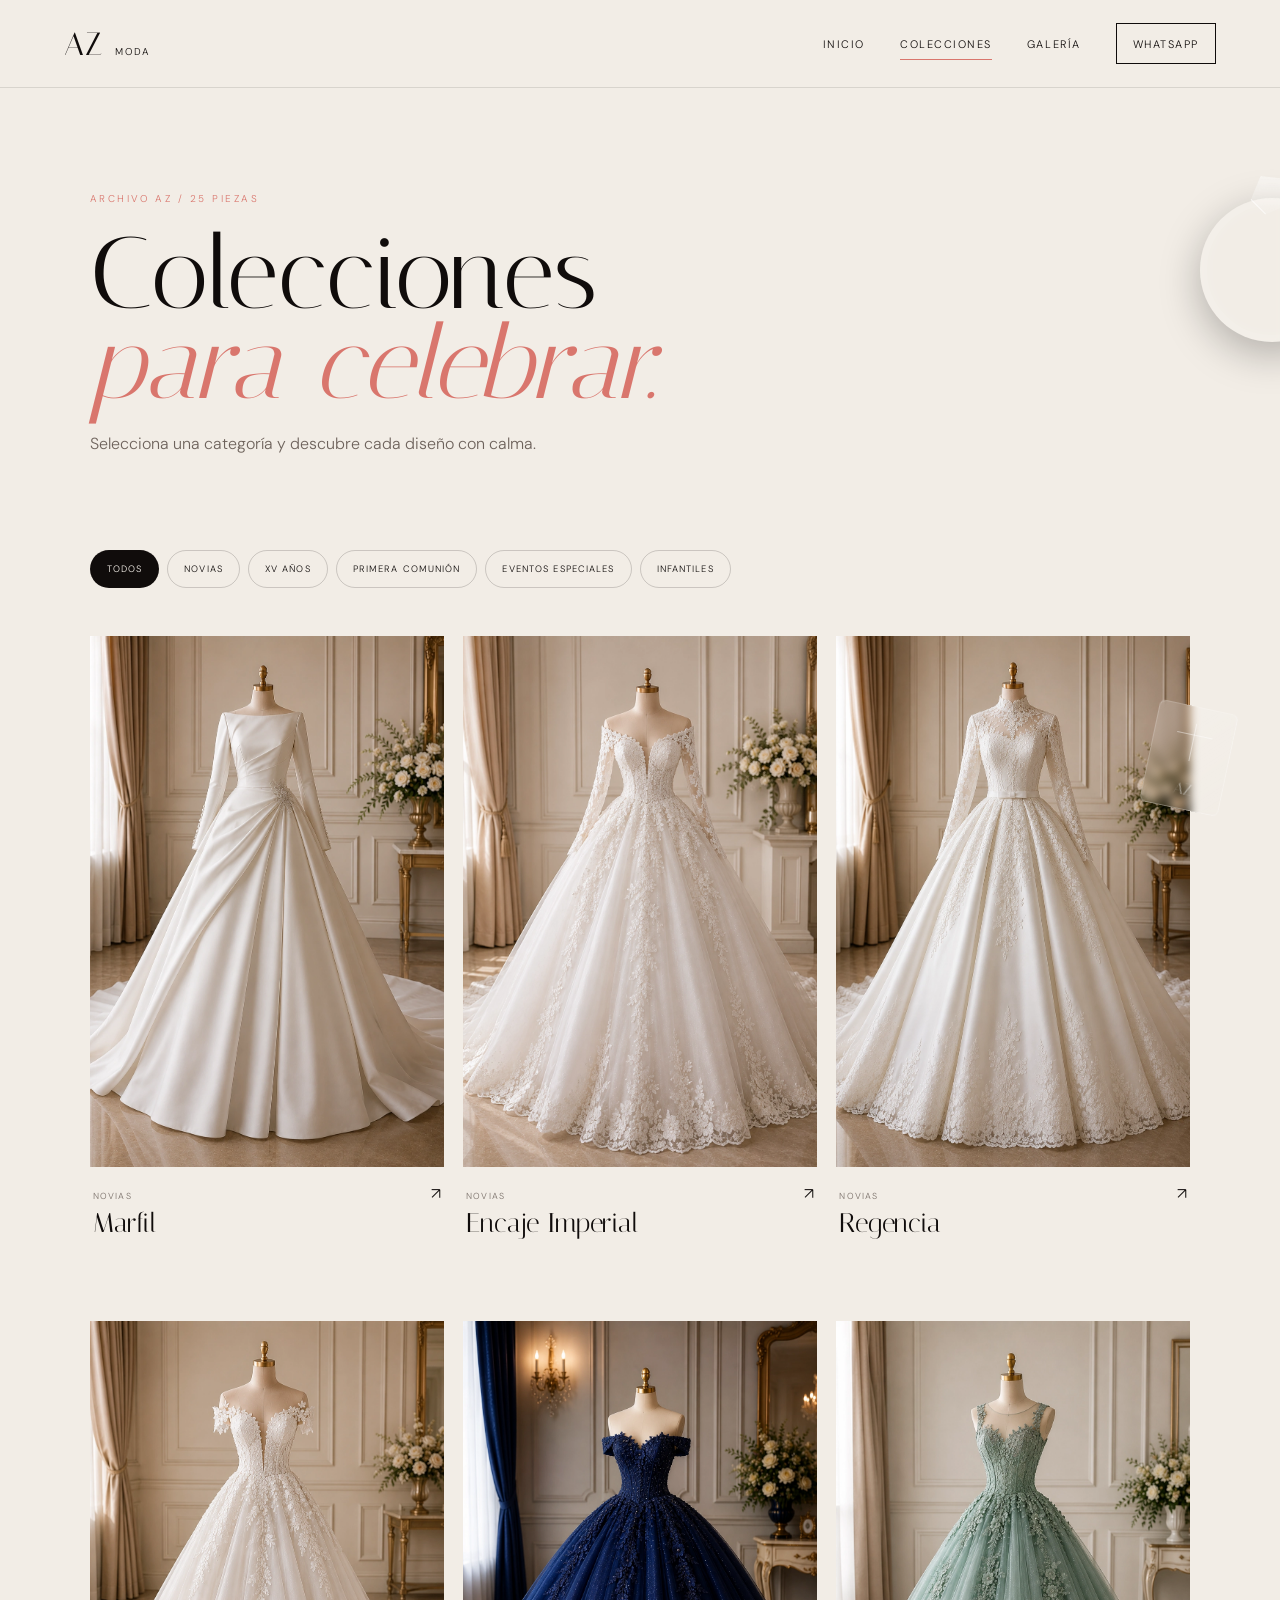
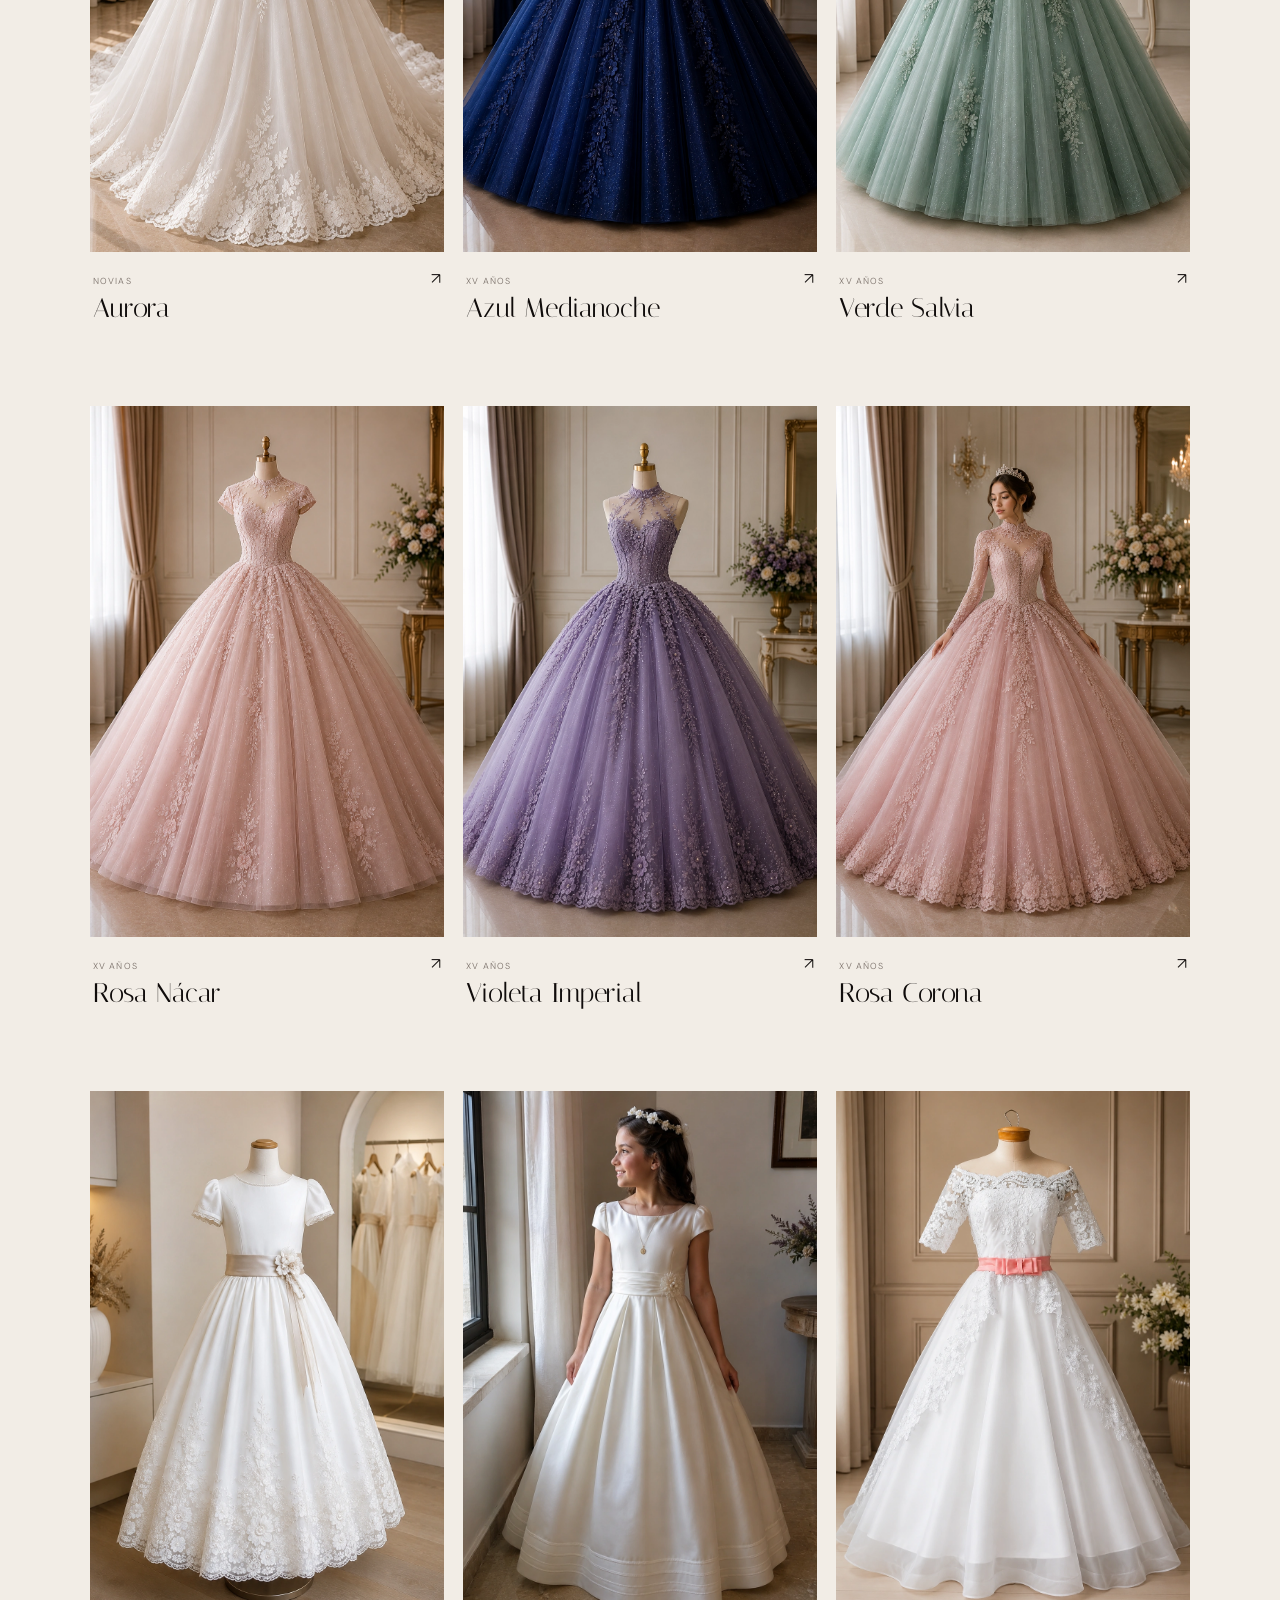
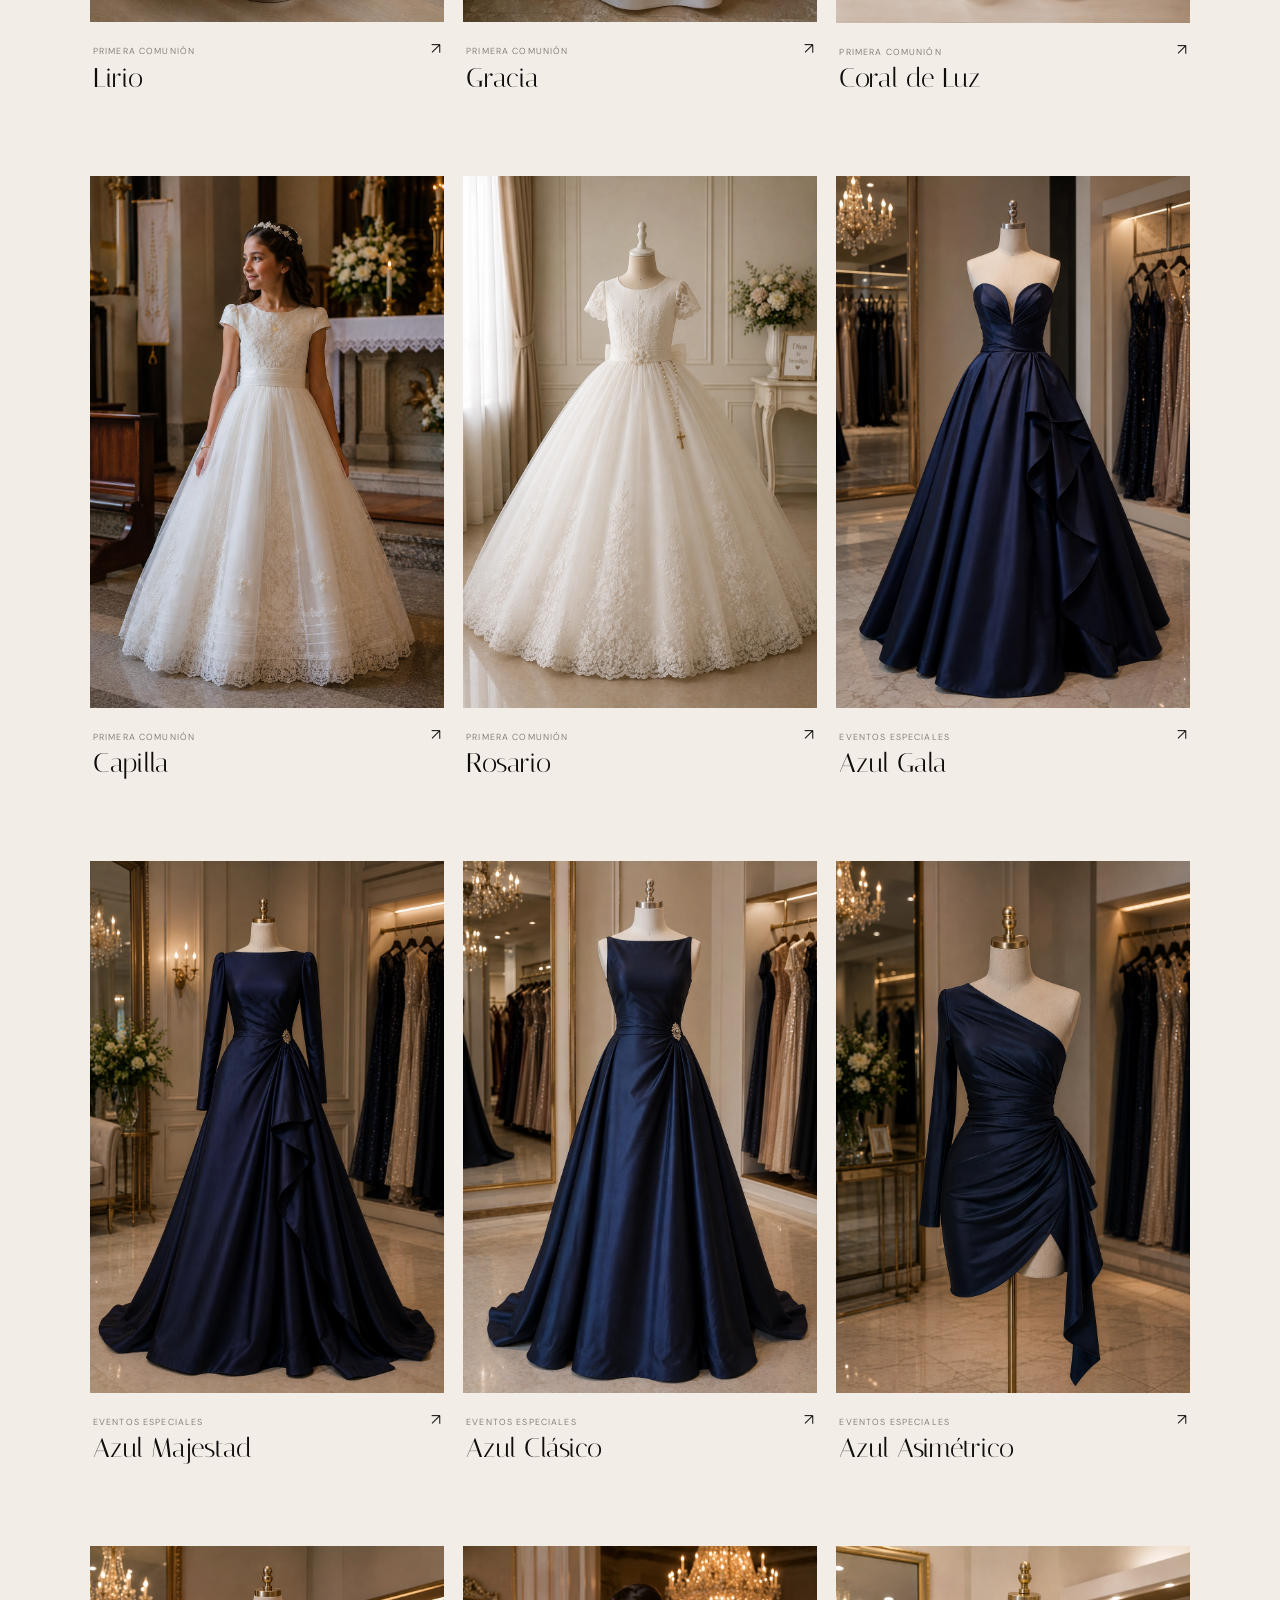
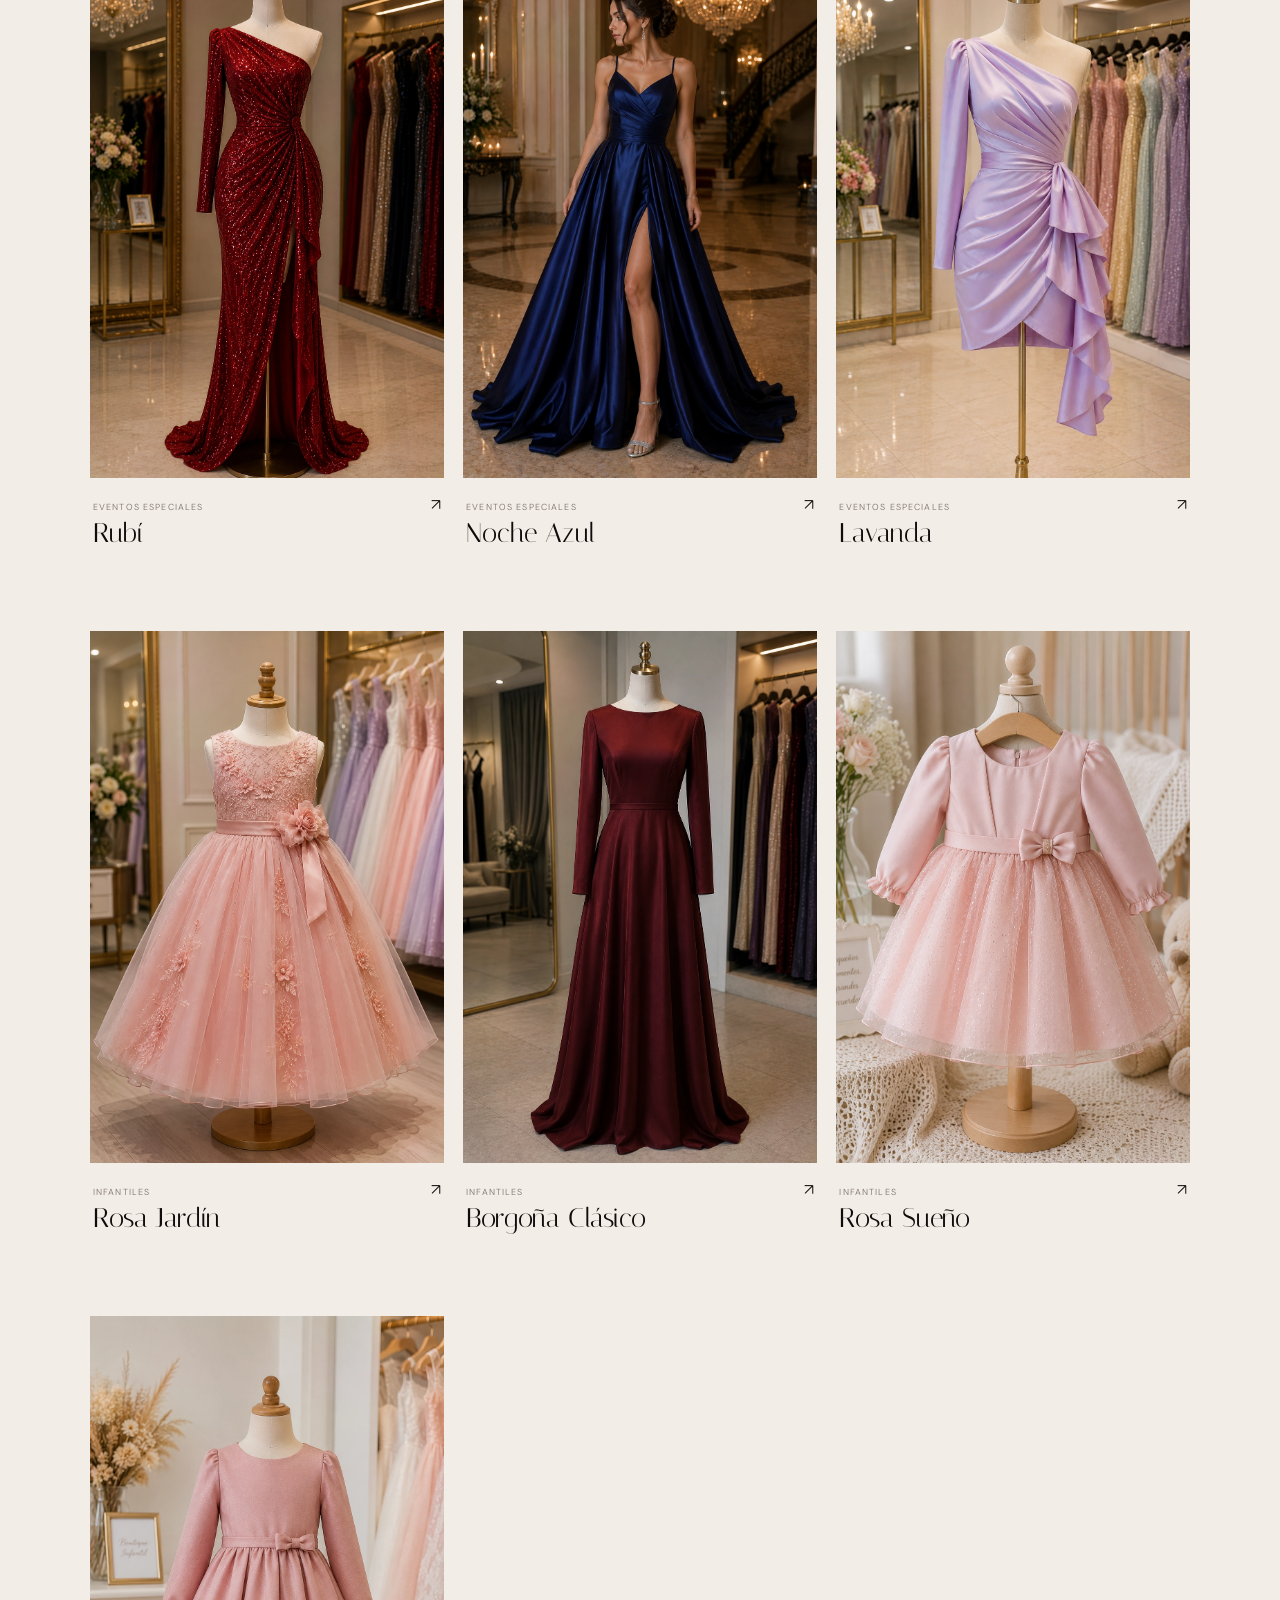
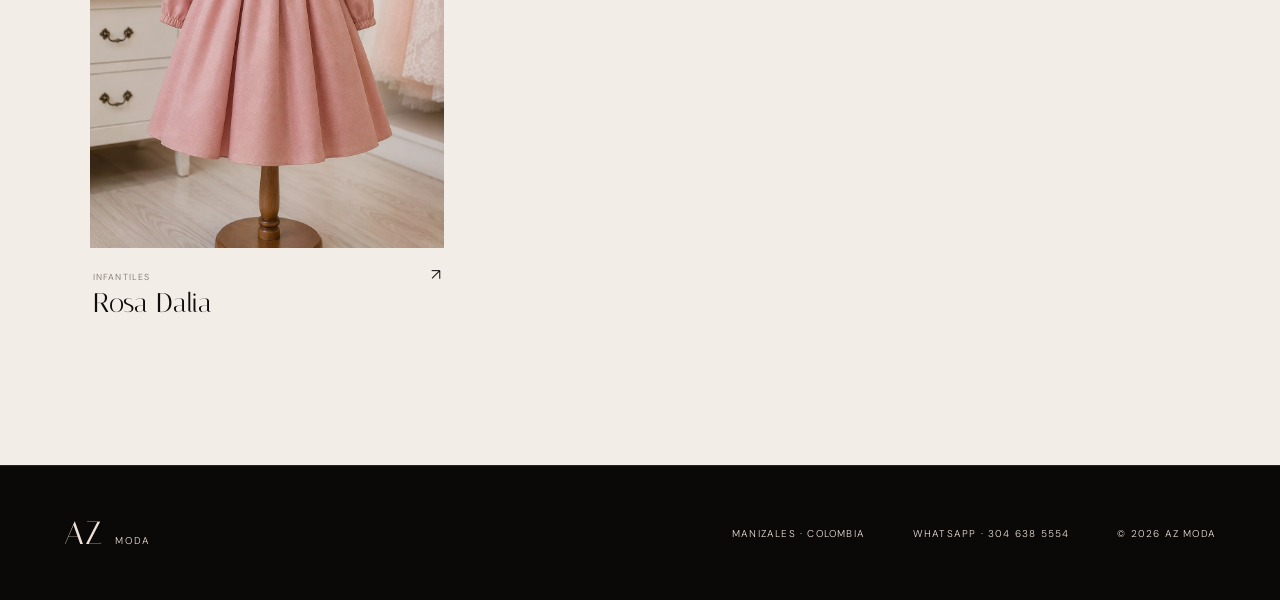
==== colecciones.html @ 32586526 "Rediseñar portada y separar colecciones y galería" ====
<!doctype html><html lang="es"><head><meta charset="UTF-8"><meta name="viewport" content="width=device-width,initial-scale=1"><meta name="theme-color" content="#f2ede6"><meta name="description" content="Colecciones de vestidos AZ Moda para novias, XV años, Primera Comunión, eventos e infantiles."><link rel="icon" href="favicon.svg" type="image/svg+xml"><link rel="preconnect" href="https://fonts.googleapis.com"><link rel="preconnect" href="https://fonts.gstatic.com" crossorigin><link href="https://fonts.googleapis.com/css2?family=DM+Sans:wght@300;400;500&family=Italiana&display=swap" rel="stylesheet"><link rel="stylesheet" href="site.css"><title>Colecciones — AZ Moda</title></head><body data-page="colecciones"><a class="skip-link" href="#contenido">Ir al contenido</a><div class="ceremony-objects" aria-hidden="true"><i class="ring ring-a"></i><i class="bible"><span>AZ</span></i></div><header class="topbar light"><a class="brand" href="index.html">AZ <span>Moda</span></a><button class="nav-toggle" aria-expanded="false" aria-controls="nav">Menú</button><nav id="nav"><a href="index.html">Inicio</a><a class="active" href="colecciones.html">Colecciones</a><a href="galeria.html">Galería</a><a class="nav-contact" href="https://wa.me/573046385554?text=Hola%2C%20quiero%20m%C3%A1s%20informaci%C3%B3n%20sobre%20los%20vestidos%20de%20AZ%20Moda." target="_blank" rel="noopener">WhatsApp</a></nav></header><main id="contenido"><section class="page-head"><p class="kicker">Archivo AZ / 25 piezas</p><h1>Colecciones<br><em>para celebrar.</em></h1><p>Selecciona una categoría y descubre cada diseño con calma.</p></section><section class="catalog-section"><div class="filters" role="group" aria-label="Filtrar colección"><button class="is-active" data-filter="all">Todos</button><button data-filter="novias">Novias</button><button data-filter="quince">XV años</button><button data-filter="ceremonia">Primera Comunión</button><button data-filter="ocasion">Eventos especiales</button><button data-filter="infantiles">Infantiles</button></div><div class="catalog-grid" id="catalog"></div></section></main><footer><a class="brand" href="index.html">AZ <span>Moda</span></a><p>Manizales · Colombia</p><a href="https://wa.me/573046385554?text=Hola%2C%20quiero%20m%C3%A1s%20informaci%C3%B3n%20sobre%20los%20vestidos%20de%20AZ%20Moda." target="_blank" rel="noopener">WhatsApp · 304 638 5554</a><small>© <span id="year"></span> AZ Moda</small></footer><dialog class="viewer"><button class="viewer-close" aria-label="Cerrar">Cerrar ×</button><div class="viewer-media"><img alt=""></div><div class="viewer-info"><span class="viewer-count"></span><p class="kicker">Archivo AZ</p><h2></h2><p class="viewer-description"></p><ul class="viewer-details"></ul><div><button class="viewer-prev">← Anterior</button><button class="viewer-next">Siguiente →</button></div></div></dialog><script src="main.js"></script></body></html>
---- site.css ----
:root{--ink:#100c0b;--paper:#f2ede6;--ivory:#fffaf3;--coral:#d9766d;--gold:#b98c52;--serif:'Italiana',serif;--sans:'DM Sans',sans-serif}*{box-sizing:border-box}html{scroll-behavior:smooth}body{margin:0;background:var(--ink);color:var(--ivory);font-family:var(--sans);font-weight:300}body[data-page=colecciones]{background:var(--paper);color:var(--ink)}img{display:block;width:100%;height:100%;object-fit:cover}a{color:inherit;text-decoration:none}button{font:inherit}.skip-link{position:fixed;left:1rem;top:-5rem;z-index:999;padding:.8rem;background:#fff;color:#000}.skip-link:focus{top:1rem}.topbar{position:absolute;z-index:50;top:0;left:0;width:100%;height:88px;padding:0 5vw;display:flex;align-items:center;justify-content:space-between;border-bottom:1px solid #ffffff25}.topbar.light{color:var(--ink);border-color:#211b171e}.brand{font:2rem var(--serif);letter-spacing:.04em}.brand span{font:300 .62rem var(--sans);letter-spacing:.22em;text-transform:uppercase}.topbar nav{display:flex;align-items:center;gap:2.2rem}.topbar nav a{position:relative;font-size:.68rem;letter-spacing:.14em;text-transform:uppercase}.topbar nav a:after{content:"";position:absolute;left:0;bottom:-.6rem;width:0;height:1px;background:var(--coral);transition:.35s}.topbar nav a:hover:after,.topbar nav a.active:after{width:100%}.topbar .nav-contact{border:1px solid currentColor;padding:.8rem 1rem}.nav-toggle{display:none;border:0;background:none;color:inherit;text-transform:uppercase;letter-spacing:.15em}.section{padding:8rem 7vw}.kicker,.eyebrow{text-transform:uppercase;letter-spacing:.25em;font-size:.62rem;color:var(--coral)}h1,h2,h3,p{margin-top:0}h1,h2{font-family:var(--serif);font-weight:400}em{font-weight:400;color:var(--coral)}.home-hero{position:relative;min-height:100svh;overflow:hidden}.home-hero>img{position:absolute;inset:0}.hero-shade{position:absolute;inset:0;background:linear-gradient(90deg,#120c0bd9 0%,#120c0ba8 30%,#120c0b15 60%),linear-gradient(0deg,#100c0b 0%,transparent 35%)}.hero-content{position:relative;z-index:2;width:min(700px,86vw);padding:24vh 0 8rem 7vw}.hero-content h1{font-size:clamp(3.6rem,7.7vw,8.5rem);line-height:.84;margin:1.4rem 0 2rem}.hero-content>p:not(.eyebrow){max-width:440px;line-height:1.8;color:#eee2d8}.hero-actions{display:flex;gap:2rem;align-items:center;margin-top:2.5rem}.button{display:inline-flex;align-items:center;gap:2rem;padding:1rem 1.3rem;text-transform:uppercase;letter-spacing:.16em;font-size:.62rem;border:1px solid}.button-light{background:#fff;color:#16100e}.button-coral{background:var(--coral);border-color:var(--coral);color:#fff}.text-link,.line-link{font-size:.7rem;letter-spacing:.13em;text-transform:uppercase}.scroll-note{position:absolute;z-index:2;bottom:2rem;right:5vw;font-size:.62rem;letter-spacing:.14em;text-transform:uppercase}.home-intro{display:grid;grid-template-columns:1.2fr .8fr;gap:10vw;background:var(--ink)}.home-intro h2,.category-menu h2,.craft h2,.contact-panel h2{font-size:clamp(3rem,6vw,7rem);line-height:.95}.intro-copy{padding-top:3rem;max-width:480px}.intro-copy p,.category-menu header>p,.craft-title>p,.contact-panel>p{line-height:1.8;color:#bcb1aa}.line-link{display:inline-block;margin-top:2rem;border-bottom:1px solid var(--coral);padding-bottom:.6rem}.category-menu{background:var(--paper);color:var(--ink)}.category-menu header{display:grid;grid-template-columns:1fr 1fr;align-items:end;gap:4rem}.category-menu header .kicker{grid-column:1/-1}.category-menu header>p{color:#6f655e}.category-grid{margin-top:5rem;border-top:1px solid #231c1826}.category-grid>a{display:grid;grid-template-columns:5rem 1fr auto;align-items:center;padding:1.7rem 1rem;border-bottom:1px solid #231c1826;transition:.45s cubic-bezier(.2,.7,.2,1)}.category-grid>a:hover{padding-left:2rem;background:#fff;transform:perspective(800px) rotateX(-2deg)}.category-grid span,.category-grid small{font-size:.58rem;letter-spacing:.18em;text-transform:uppercase;color:#786e67}.category-grid h3{font:400 clamp(1.8rem,3vw,3rem) var(--serif);margin:.2rem 0}.category-grid b{font-size:1.5rem;color:var(--coral)}.craft{background:#130f0e}.craft-title{display:grid;grid-template-columns:1fr .6fr;gap:6vw;align-items:end}.craft-steps{display:grid;grid-template-columns:repeat(3,1fr);margin-top:5rem;border-top:1px solid #ffffff26}.craft-steps article{padding:2.5rem 2rem 2rem 0;border-right:1px solid #ffffff26}.craft-steps span{color:var(--coral);font-size:.65rem}.craft-steps h3{font:2rem var(--serif);margin:2.2rem 0 1rem}.craft-steps p{color:#a99e98;line-height:1.7}.contact-panel{text-align:center;background:linear-gradient(135deg,#efe4d7,#d8c2ae);color:var(--ink)}.contact-panel>p{color:#655b54;max-width:530px;margin:0 auto 2rem}.contact-panel .button{margin-top:1rem}footer{display:grid;grid-template-columns:1fr auto auto auto;align-items:center;gap:3rem;padding:3rem 5vw;background:#0b0808;border-top:1px solid #ffffff1c;color:#eee2d8}footer p,footer a:not(.brand),footer small{margin:0;font-size:.62rem;letter-spacing:.12em;text-transform:uppercase}.ceremony-objects{position:fixed;inset:0;z-index:20;pointer-events:none;overflow:hidden}.ring{position:absolute;width:9rem;height:9rem;border:7px solid #ffffff24;border-radius:50%;box-shadow:inset 0 0 18px #fff2,0 12px 40px #0004;backdrop-filter:blur(2px);animation:floatRing 15s ease-in-out infinite}.ring:after{content:"";position:absolute;width:2.4rem;height:2.4rem;left:50%;top:-2rem;transform:translateX(-50%) rotate(45deg);background:linear-gradient(135deg,#ffffff85,#ffffff08);border:1px solid #ffffff75;clip-path:polygon(50% 0,100% 40%,75% 100%,25% 100%,0 40%)}.ring-a{right:-4rem;top:22%}.ring-b{left:-5rem;bottom:12%;width:12rem;height:12rem;animation-delay:-7s}.bible{position:absolute;right:4vw;bottom:10%;width:5rem;height:6.5rem;border:1px solid #ffffff38;border-radius:.4rem;background:linear-gradient(135deg,#ffffff2b,#ffffff05);backdrop-filter:blur(5px);transform:rotate(12deg);animation:floatBook 18s ease-in-out infinite}.bible:before{content:"";position:absolute;left:50%;top:1rem;width:1px;height:2.4rem;background:#ffffff70}.bible:after{content:"";position:absolute;top:1.7rem;left:1.4rem;width:2.2rem;height:1px;background:#ffffff70}.bible span{position:absolute;bottom:.6rem;width:100%;text-align:center;font:1rem var(--serif);color:#ffffff70}.needle{position:absolute;left:5%;top:42%;width:1px;height:8rem;background:linear-gradient(transparent,#fff8,transparent);transform:rotate(28deg);animation:floatNeedle 12s ease-in-out infinite}.needle:after{content:"";position:absolute;top:-.7rem;left:-.18rem;width:.35rem;height:.8rem;border:1px solid #fff8;border-radius:50%}@keyframes floatRing{50%{transform:translateY(-55px) rotateY(65deg) rotateZ(45deg)}}@keyframes floatBook{50%{transform:translate(-35px,-60px) rotate(-8deg) rotateY(25deg)}}@keyframes floatNeedle{50%{transform:translate(25px,-45px) rotate(48deg)}}
.page-head{padding:12rem 7vw 5rem}.page-head h1,.gallery-head h1{font-size:clamp(4rem,8vw,9rem);line-height:.88;margin:1.5rem 0}.page-head>p:last-child{color:#6d625b}.catalog-section{padding:0 7vw 8rem}.filters{display:flex;gap:.5rem;flex-wrap:wrap;margin-bottom:3rem}.filters button{border:1px solid #1a14132e;background:transparent;color:inherit;border-radius:99px;padding:.75rem 1rem;text-transform:uppercase;letter-spacing:.12em;font-size:.58rem;cursor:pointer}.filters button.is-active{background:var(--ink);color:var(--ivory)}.catalog-grid{display:grid;grid-template-columns:repeat(3,1fr);gap:4rem 1.2rem}.catalog-card{padding:0;border:0;background:none;text-align:left;color:inherit;cursor:pointer}.catalog-card[hidden]{display:none}.catalog-card .image{display:block;aspect-ratio:2/3;overflow:hidden;background:#d8cec4}.catalog-card img{transition:transform .7s}.catalog-card:hover img{transform:scale(1.025)}.catalog-card .meta{display:flex;justify-content:space-between;align-items:start;padding:1rem .2rem}.catalog-card h2{font-size:1.7rem;margin:.15rem 0}.catalog-card small{color:#796f68;text-transform:uppercase;font-size:.55rem;letter-spacing:.13em}.gallery-page{min-height:100svh;padding:10rem 4vw 5rem;background:radial-gradient(circle at 50% 45%,#3b302b 0,#15100f 42%,#090706 100%);overflow:hidden}.gallery-head{text-align:center;max-width:850px;margin:auto}.gallery-head h1{font-size:clamp(3.5rem,7vw,7rem)}.gallery-head>p:last-child{color:#ada29c}.gallery-filters{justify-content:center;margin:2.5rem auto 0}.gallery-filters button{border-color:#ffffff30}.gallery-filters button.is-active{background:var(--ivory);color:var(--ink)}.gallery-shell{display:grid;grid-template-columns:auto 1fr auto;align-items:center;max-width:1250px;margin:auto}.gallery-stage{position:relative;height:min(56vw,650px);perspective:1500px;transform-style:preserve-3d;touch-action:pan-y;overflow:hidden}.gallery-card{position:absolute;top:50%;left:50%;width:min(35vw,430px);height:min(50vw,610px);padding:0;border:1px solid #ffffff55;background:#302825;color:#fff;overflow:hidden;cursor:pointer;transform:translate(-50%,-50%) translateX(var(--gx)) translateZ(var(--gz)) rotateY(var(--gry)) scale(var(--gs));opacity:var(--go);transition:.8s cubic-bezier(.2,.75,.2,1);box-shadow:0 35px 80px #0008}.gallery-card:not(.center){filter:brightness(.55) saturate(.7)}.gallery-card:after{content:"";position:absolute;inset:58% 0 0;background:linear-gradient(transparent,#070505dd)}.gallery-card span{position:absolute;z-index:2;left:1.4rem;bottom:1.3rem;text-align:left;font-size:.56rem;text-transform:uppercase;letter-spacing:.16em}.gallery-card b{display:block;font:1.8rem var(--serif);text-transform:none;letter-spacing:0;margin-top:.4rem}.gallery-arrow{z-index:30;width:3.5rem;height:3.5rem;border:1px solid #ffffff45;border-radius:50%;background:#ffffff12;color:#fff;cursor:pointer}.gallery-progress{display:flex;align-items:center;justify-content:center;gap:1rem;font-size:.65rem}.gallery-progress i{width:8rem;height:1px;background:#ffffff40}.viewer{width:min(1100px,94vw);height:min(760px,92vh);padding:0;border:0;background:#171210;color:#fff}.viewer::backdrop{background:#080605e8;backdrop-filter:blur(12px)}.viewer[open]{display:grid;grid-template-columns:1.1fr .9fr}.viewer-media{min-height:0}.viewer-info{padding:6rem 3rem 2rem;overflow:auto}.viewer-info h2{font-size:clamp(2.7rem,5vw,5rem);margin:1rem 0}.viewer-description{line-height:1.7;color:#b9afa8}.viewer-details{padding:0;list-style:none;border-top:1px solid #ffffff25}.viewer-details li{padding:.8rem 0;border-bottom:1px solid #ffffff25;font-size:.7rem}.viewer-info button,.viewer-close{border:1px solid #ffffff38;background:none;color:#fff;padding:.7rem;margin:1rem .5rem 0 0}.viewer-close{position:absolute;right:1rem;top:0;z-index:3}
@media(max-width:900px){.topbar nav{gap:1.2rem}.hero-content{padding-top:28vh}.home-intro,.category-menu header,.craft-title{grid-template-columns:1fr}.catalog-grid{grid-template-columns:repeat(2,1fr)}footer{grid-template-columns:1fr 1fr}.gallery-stage{height:72vw}.gallery-card{width:48vw;height:66vw}.ceremony-objects{opacity:.65}}
@media(max-width:640px){.topbar{height:72px}.nav-toggle{display:block;z-index:2}.topbar nav{position:fixed;inset:0;display:flex;flex-direction:column;justify-content:center;background:#100c0bf2;color:#fff;transform:translateY(-105%);transition:.55s cubic-bezier(.7,0,.2,1);backdrop-filter:blur(16px)}.topbar nav.is-open{transform:none}.topbar nav a{font:2rem var(--serif);text-transform:none;letter-spacing:0}.topbar .nav-contact{font:300 .65rem var(--sans);text-transform:uppercase;letter-spacing:.15em}.home-hero>img{object-position:66% center}.hero-shade{background:linear-gradient(0deg,#100c0bf2 4%,#100c0b35 78%),linear-gradient(90deg,#100c0b90,transparent)}.hero-content{padding:40vh 6vw 7rem;width:100%}.hero-content h1{font-size:3.6rem}.hero-actions{align-items:flex-start;flex-direction:column;gap:1.3rem}.scroll-note{display:none}.section{padding:5.5rem 6vw}.home-intro{gap:1rem}.category-menu header{gap:1rem}.category-grid{margin-top:3rem}.category-grid>a{grid-template-columns:2.5rem 1fr auto;padding-inline:0}.craft-steps{grid-template-columns:1fr}.craft-steps article{border-right:0;border-bottom:1px solid #ffffff26}.contact-panel h2{font-size:3.5rem}footer{grid-template-columns:1fr;gap:1.2rem}.page-head{padding:9rem 6vw 3rem}.page-head h1{font-size:3.8rem}.catalog-section{padding-inline:4vw}.filters{flex-wrap:nowrap;overflow-x:auto;margin-inline:-4vw;padding:0 4vw 1rem}.filters button{white-space:nowrap}.catalog-grid{gap:2.5rem .65rem}.catalog-card h2{font-size:1.3rem}.catalog-card .meta>span:last-child{display:none}.gallery-page{padding:8rem 0 6rem}.gallery-head{padding:0 6vw}.gallery-head h1{font-size:3.7rem}.gallery-filters{justify-content:flex-start;margin-inline:0;padding-inline:6vw}.gallery-shell{grid-template-columns:1fr}.gallery-stage{height:122vw}.gallery-card{width:76vw;height:108vw}.gallery-arrow{position:absolute;bottom:4rem}.gallery-arrow.prev{left:25%}.gallery-arrow.next{right:25%}.gallery-progress{margin-top:4.5rem}.viewer[open]{grid-template-columns:1fr;height:94vh}.viewer-media{height:52vh}.viewer-info{padding:2rem 1.5rem}.viewer-info h2{font-size:2.7rem}.ring{width:6rem;height:6rem}.bible{display:none}}
@media(prefers-reduced-motion:reduce){*{scroll-behavior:auto!important;transition-duration:.01ms!important;animation:none!important}}
html,body{overflow-x:hidden}
@media(max-width:640px){.hero-content h1{font-size:clamp(2.8rem,14vw,3.35rem);line-height:.9}.hero-content>p:not(.eyebrow){max-width:90vw}.gallery-head h1{font-size:clamp(2.9rem,14vw,3.4rem);line-height:.93}.gallery-head>p:last-child{max-width:88vw;margin-inline:auto}}
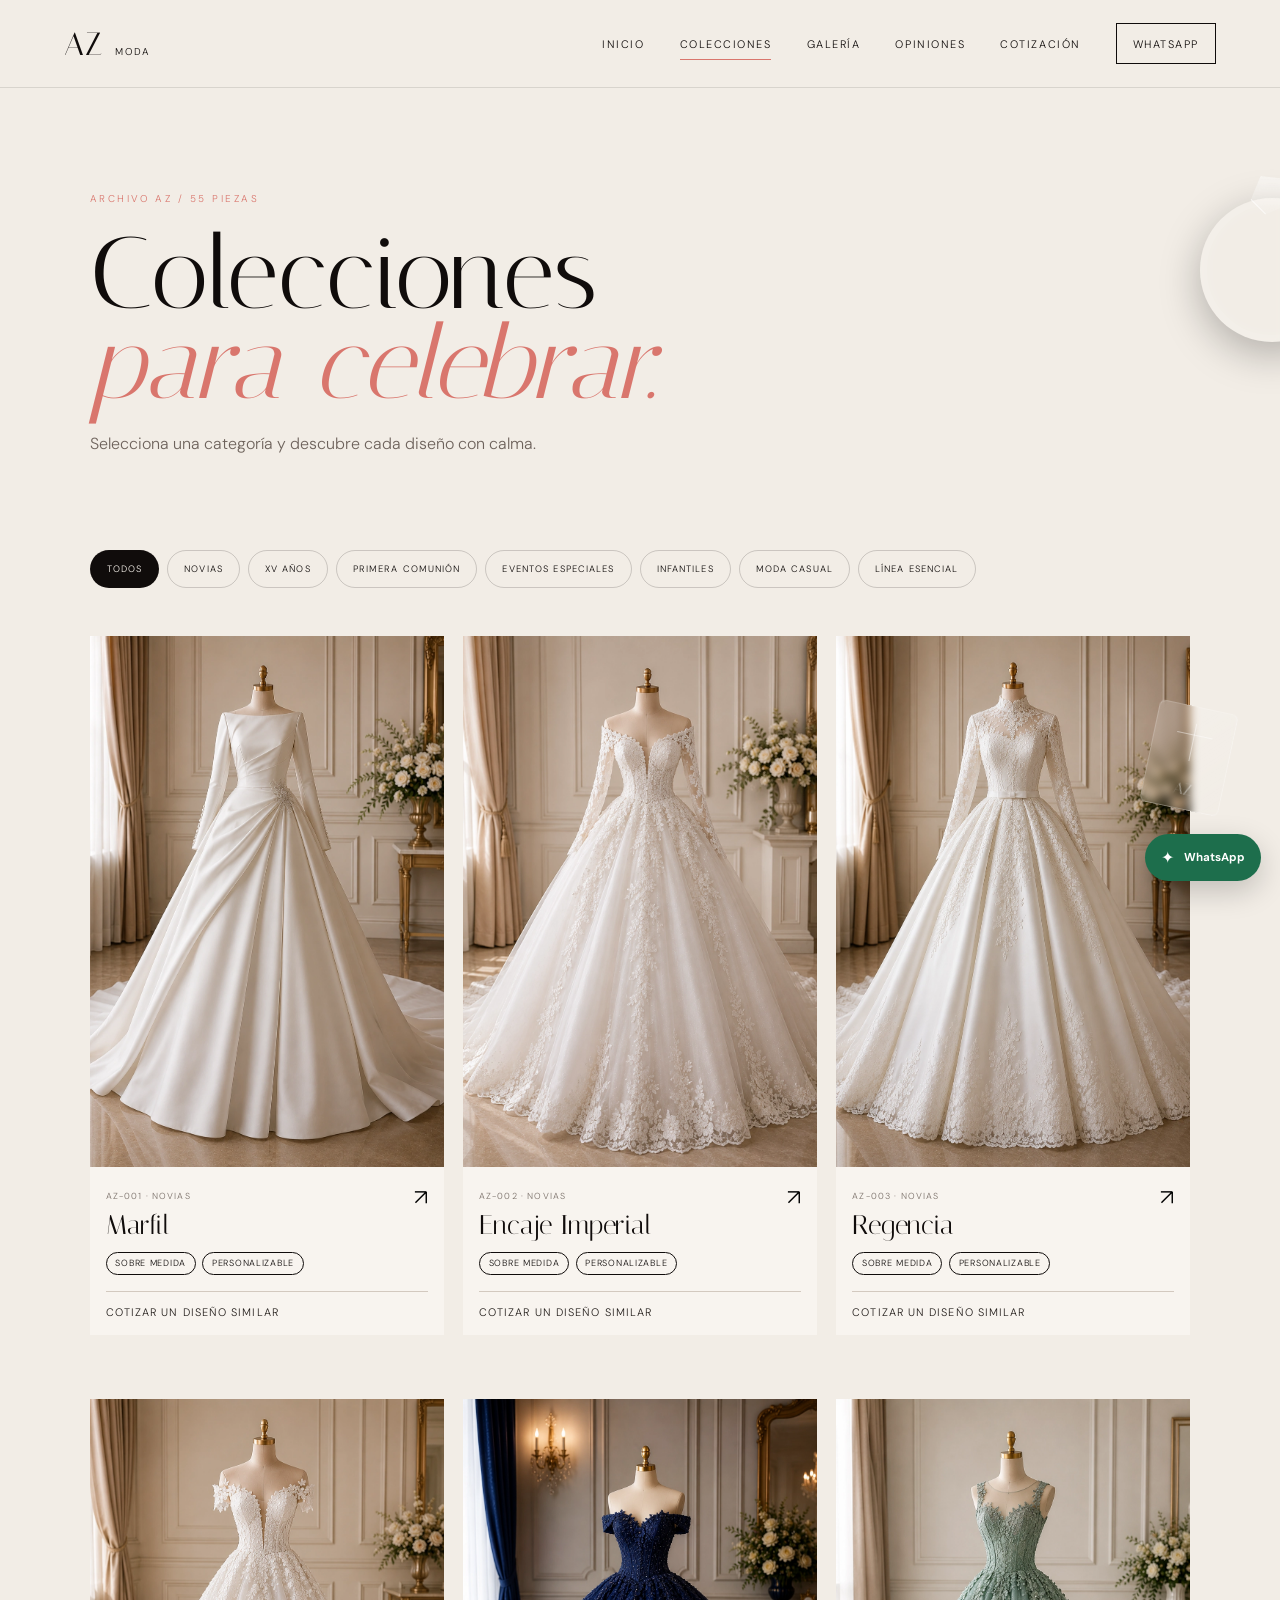
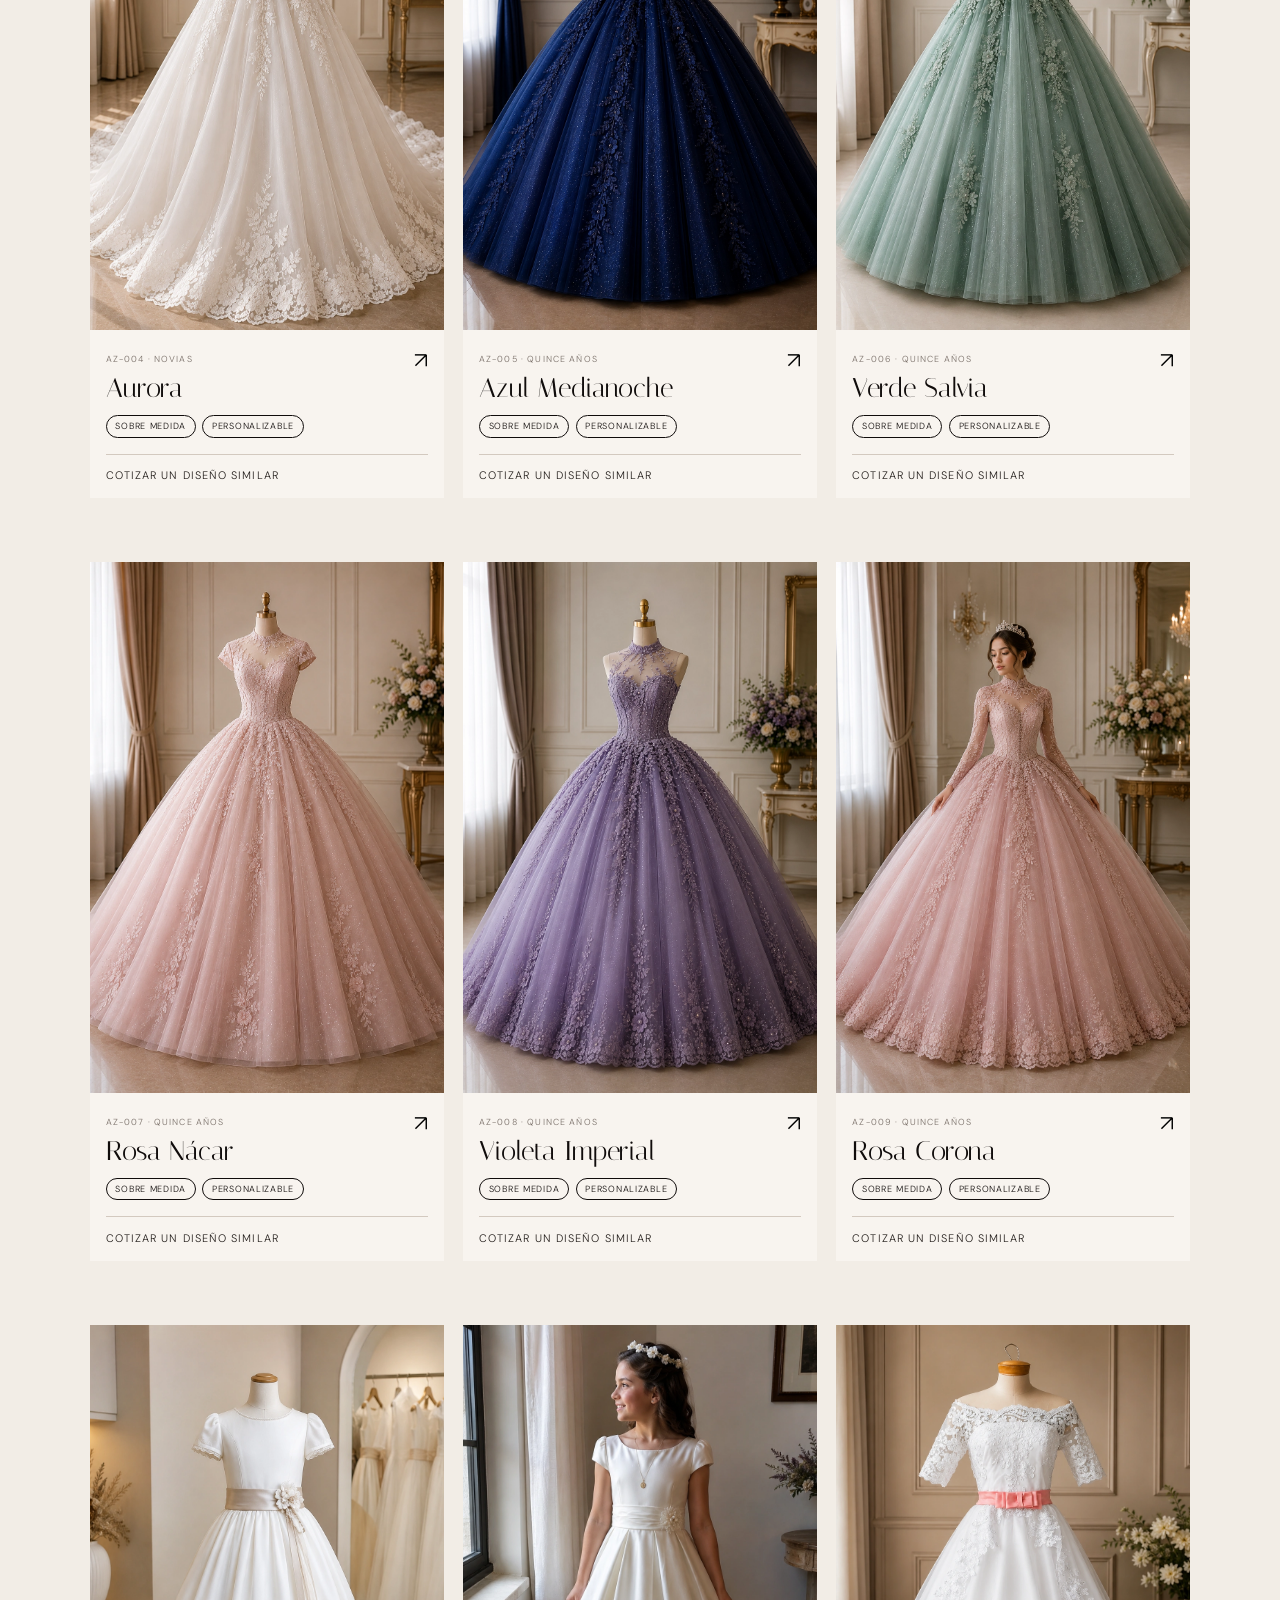
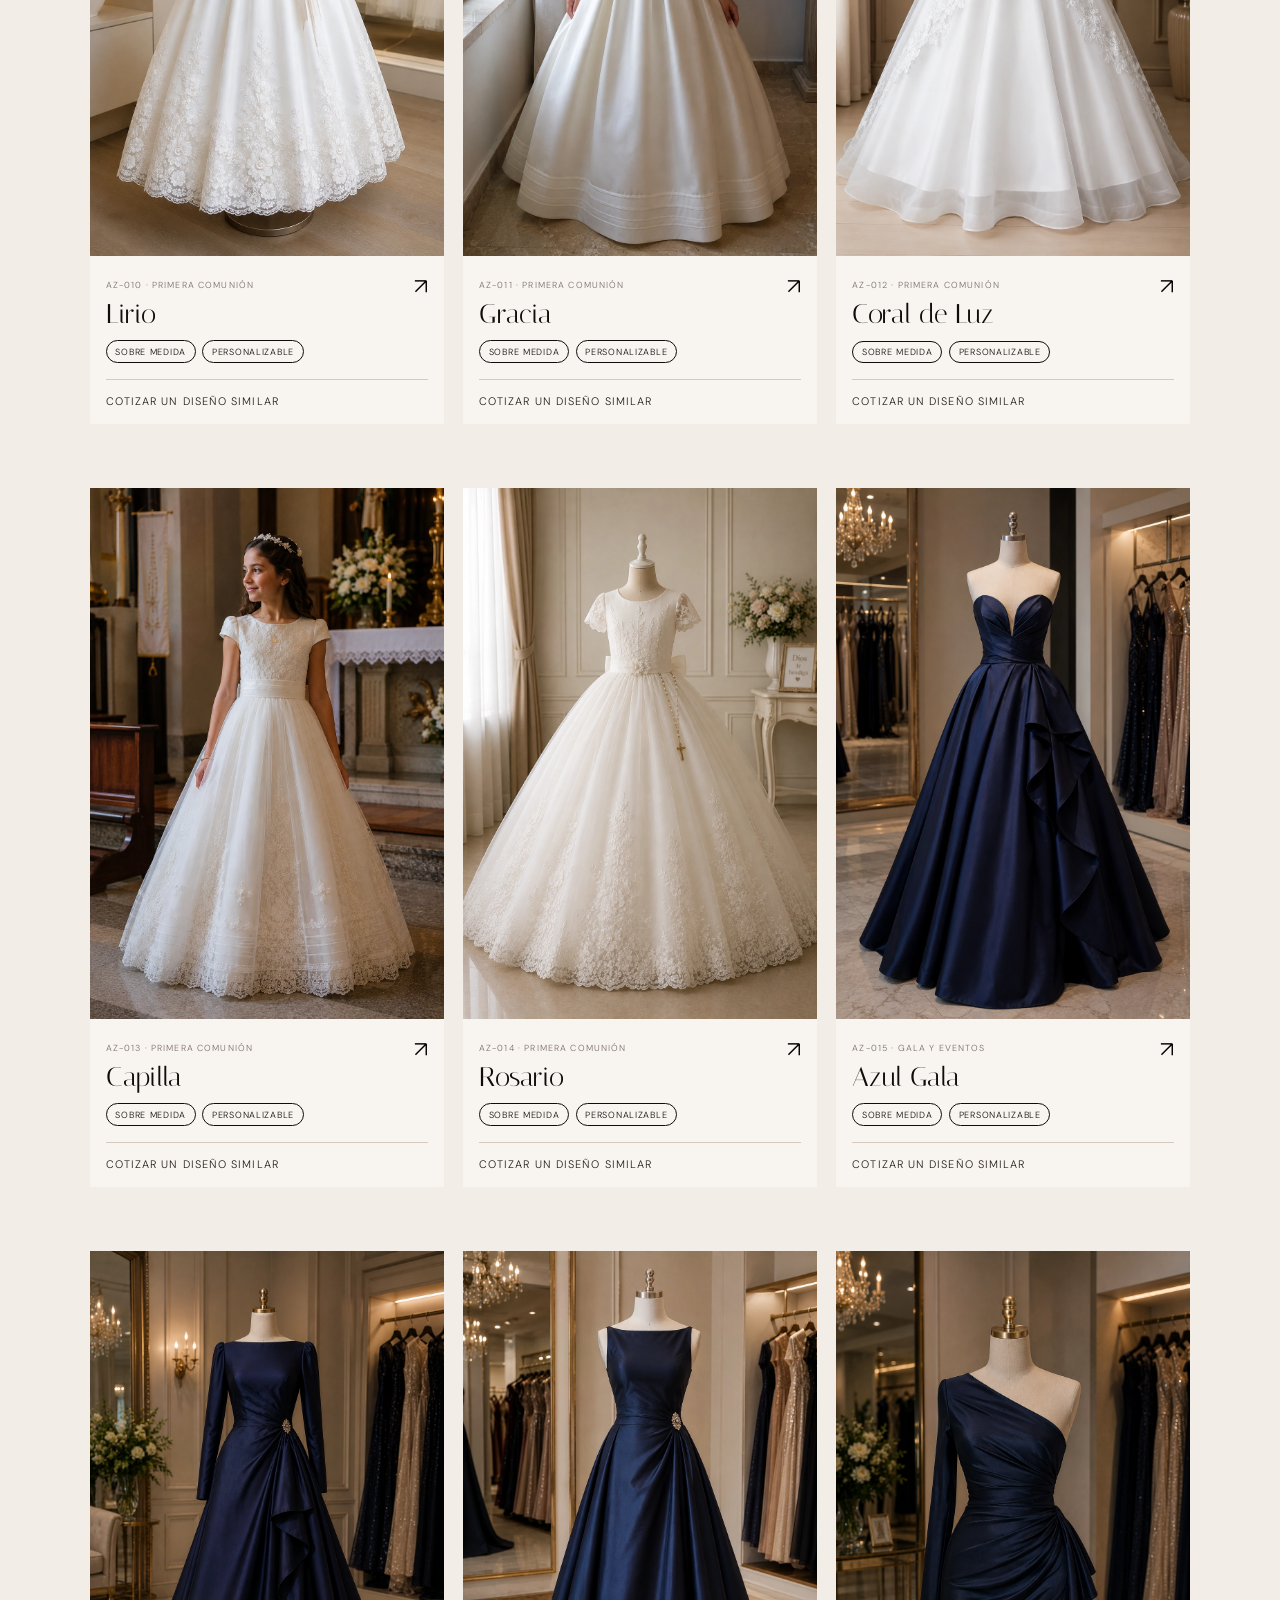
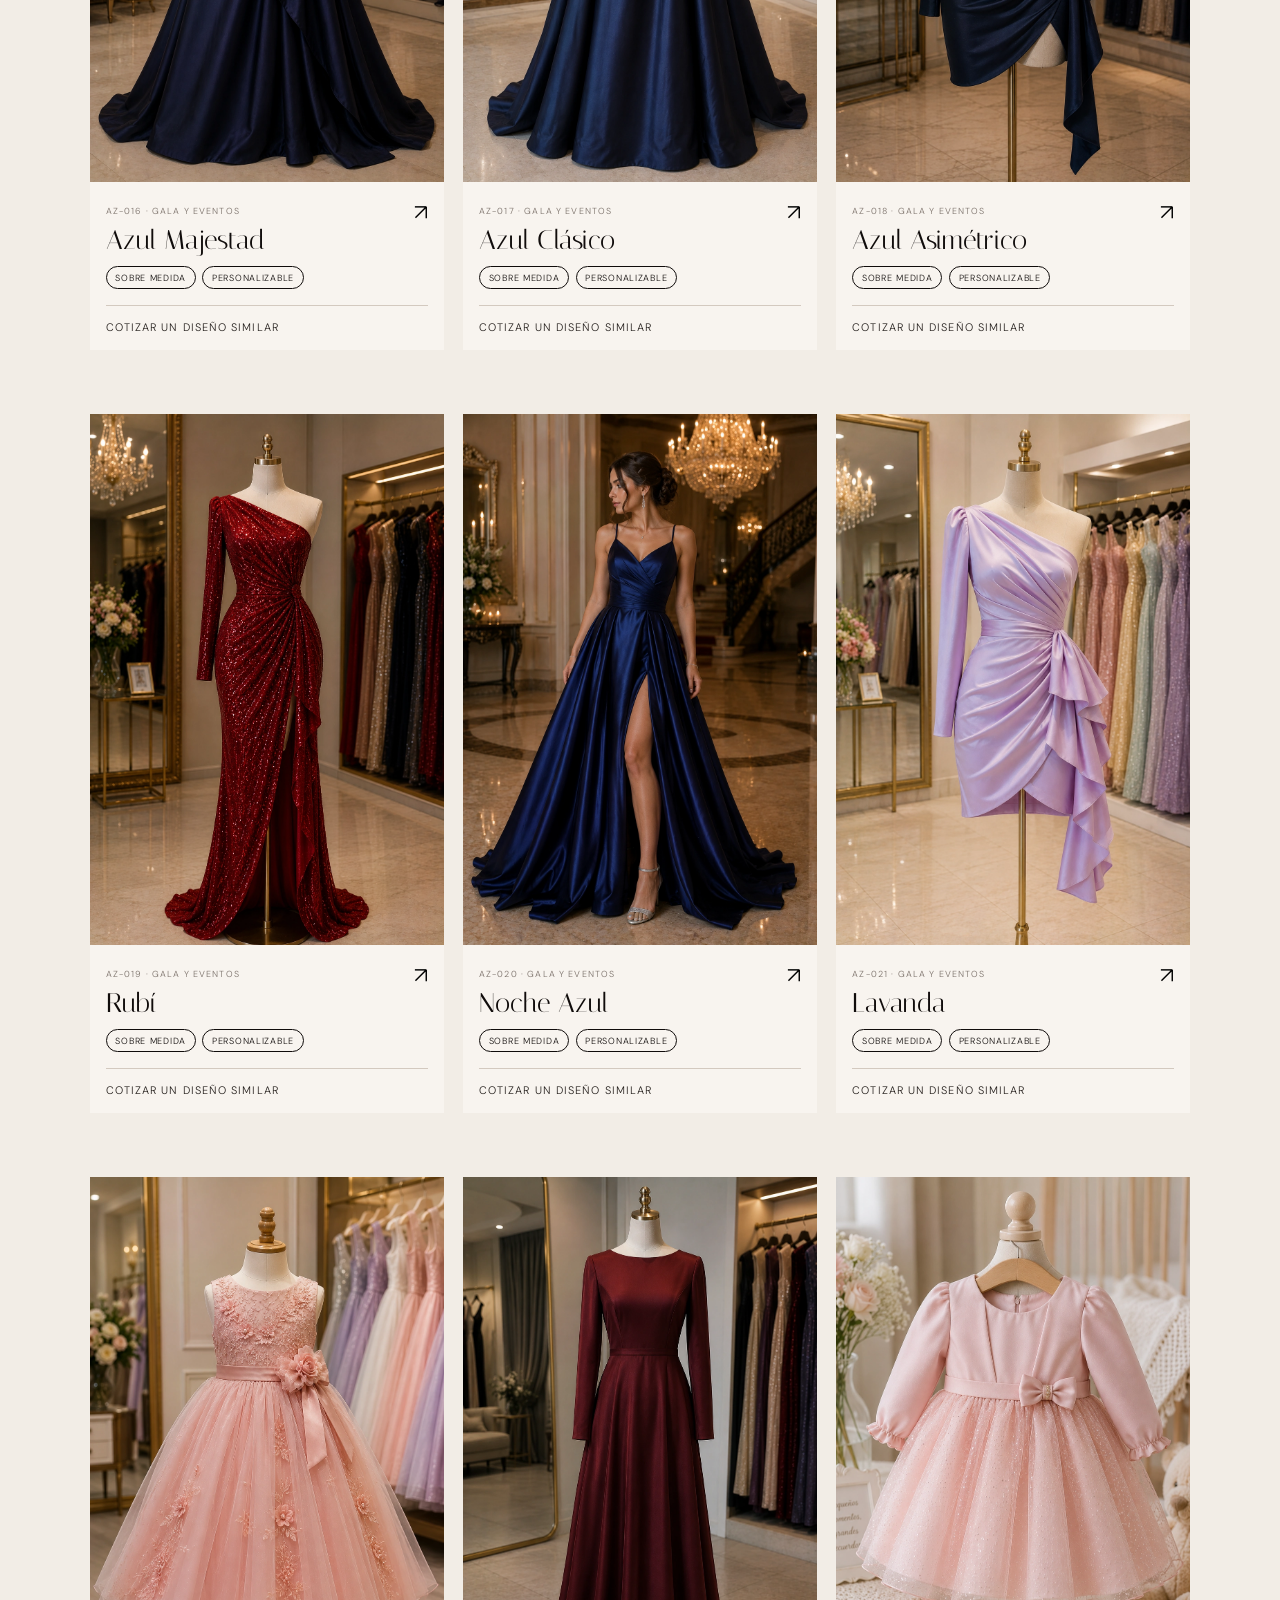
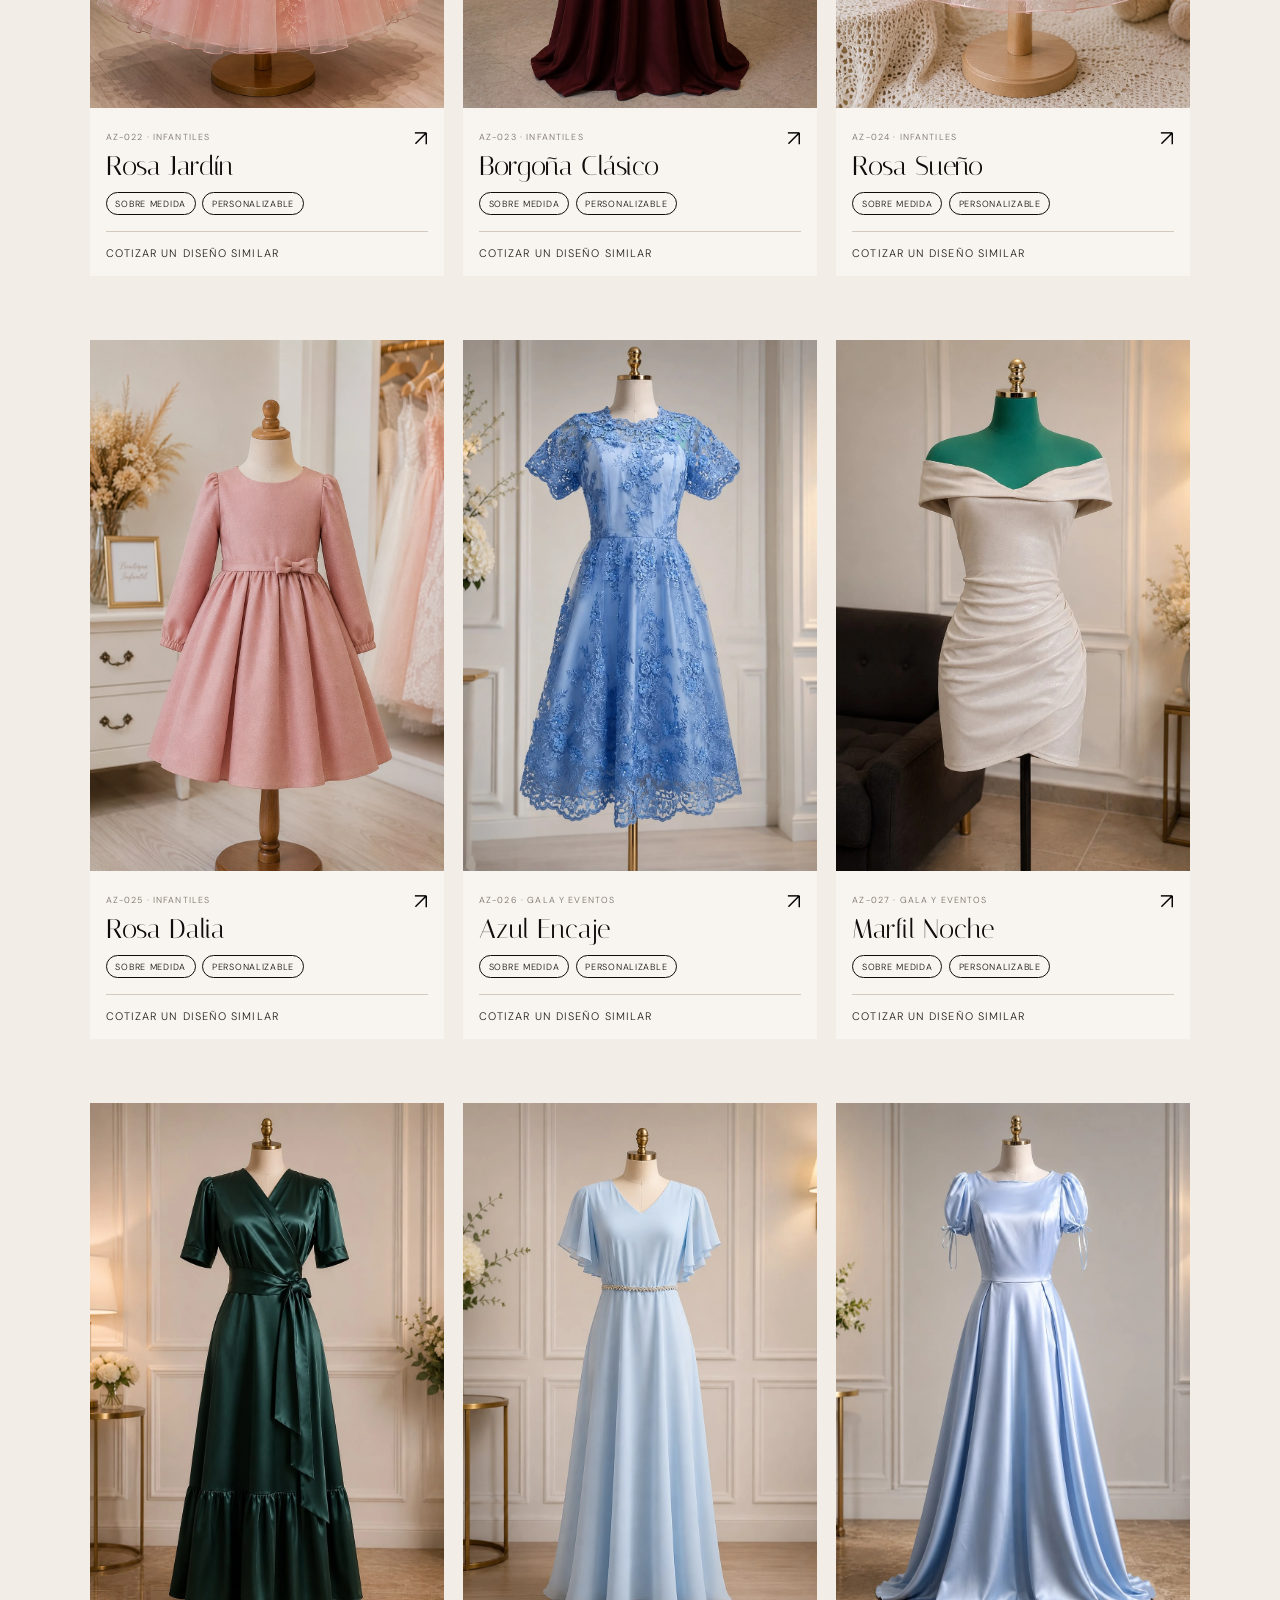
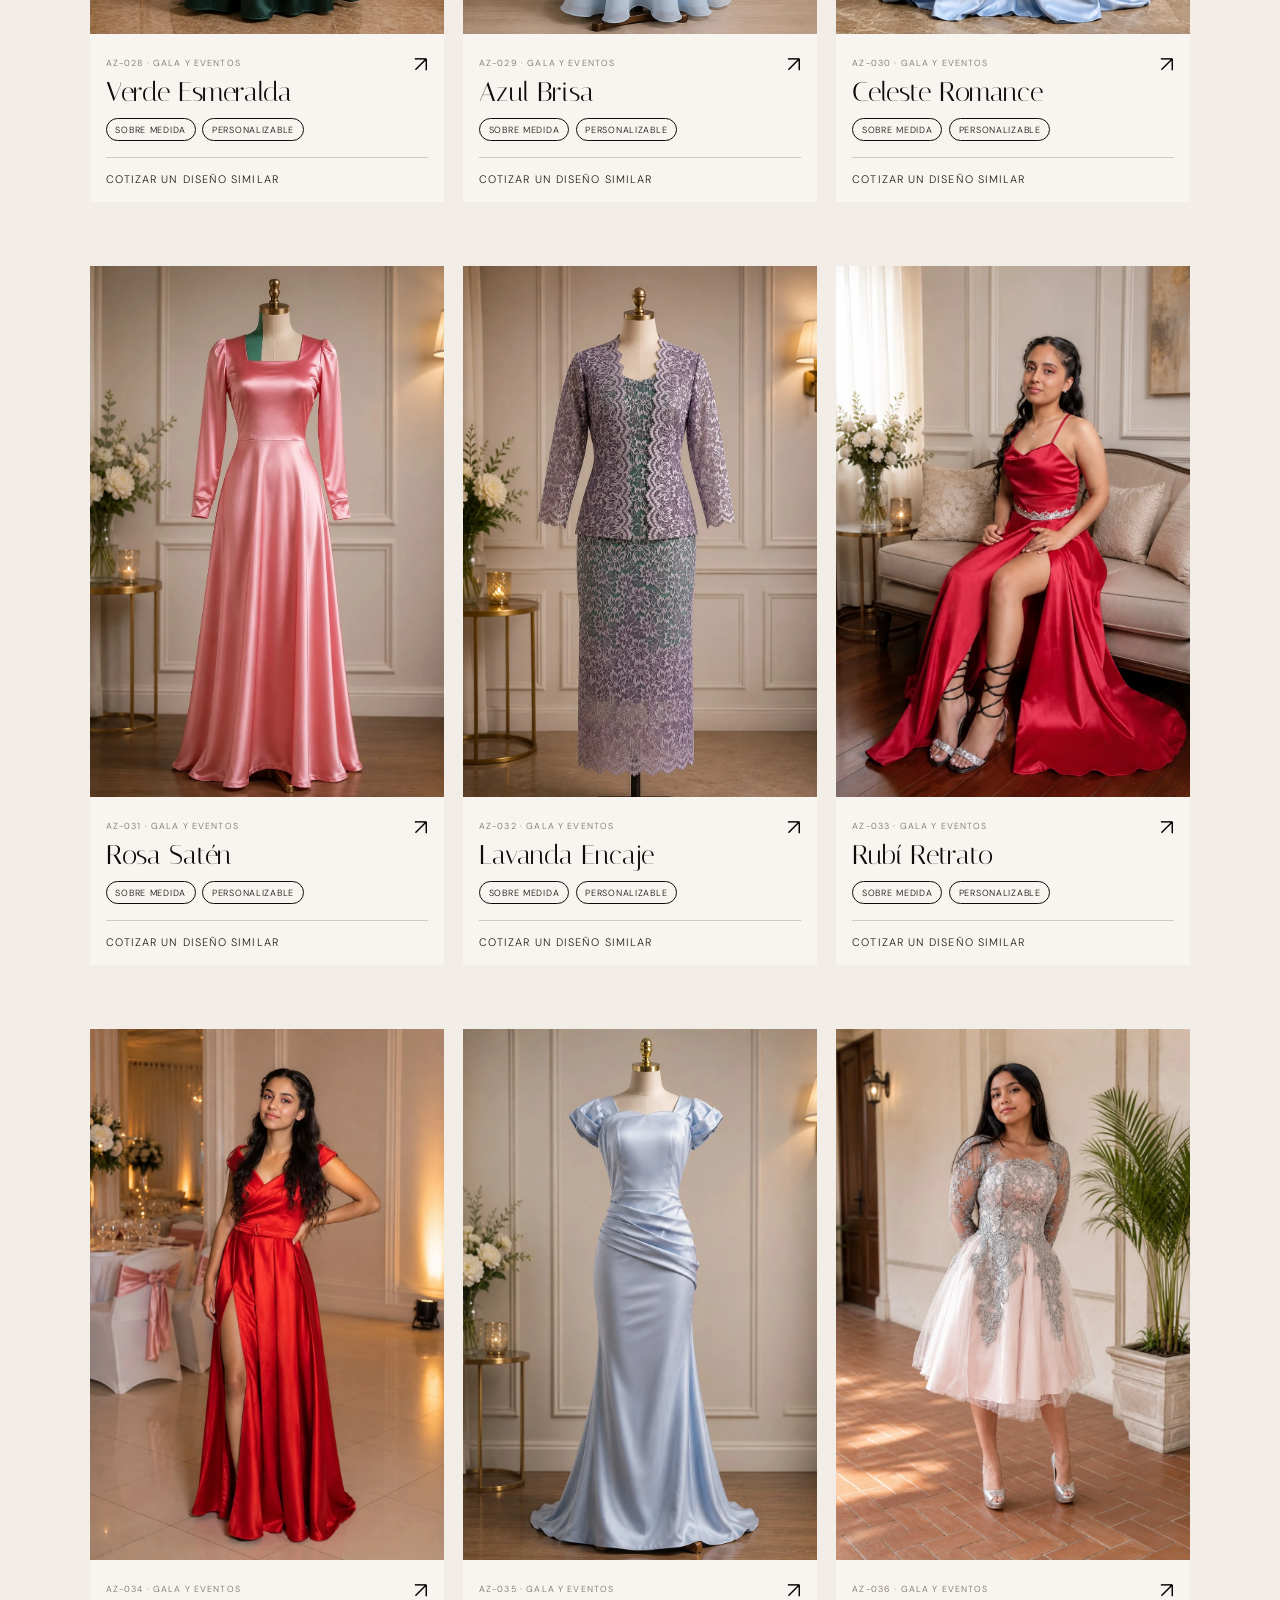
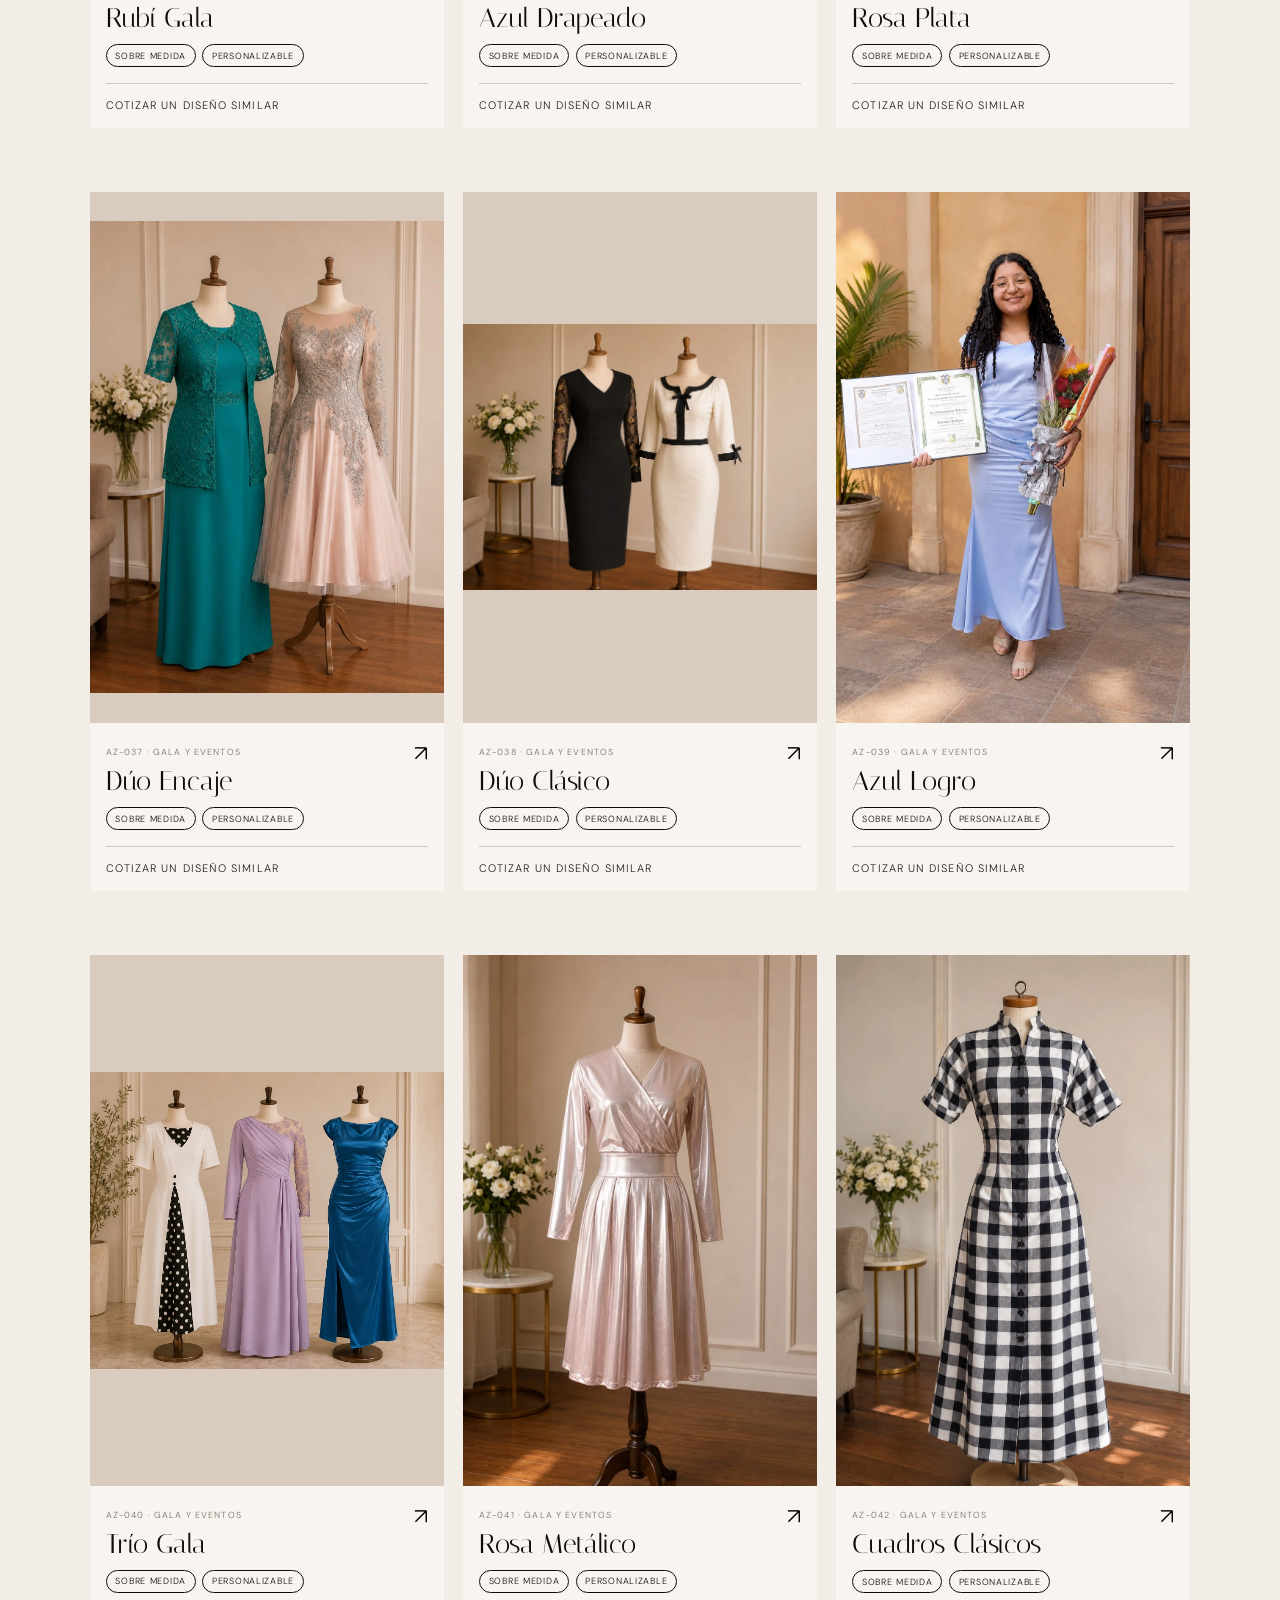
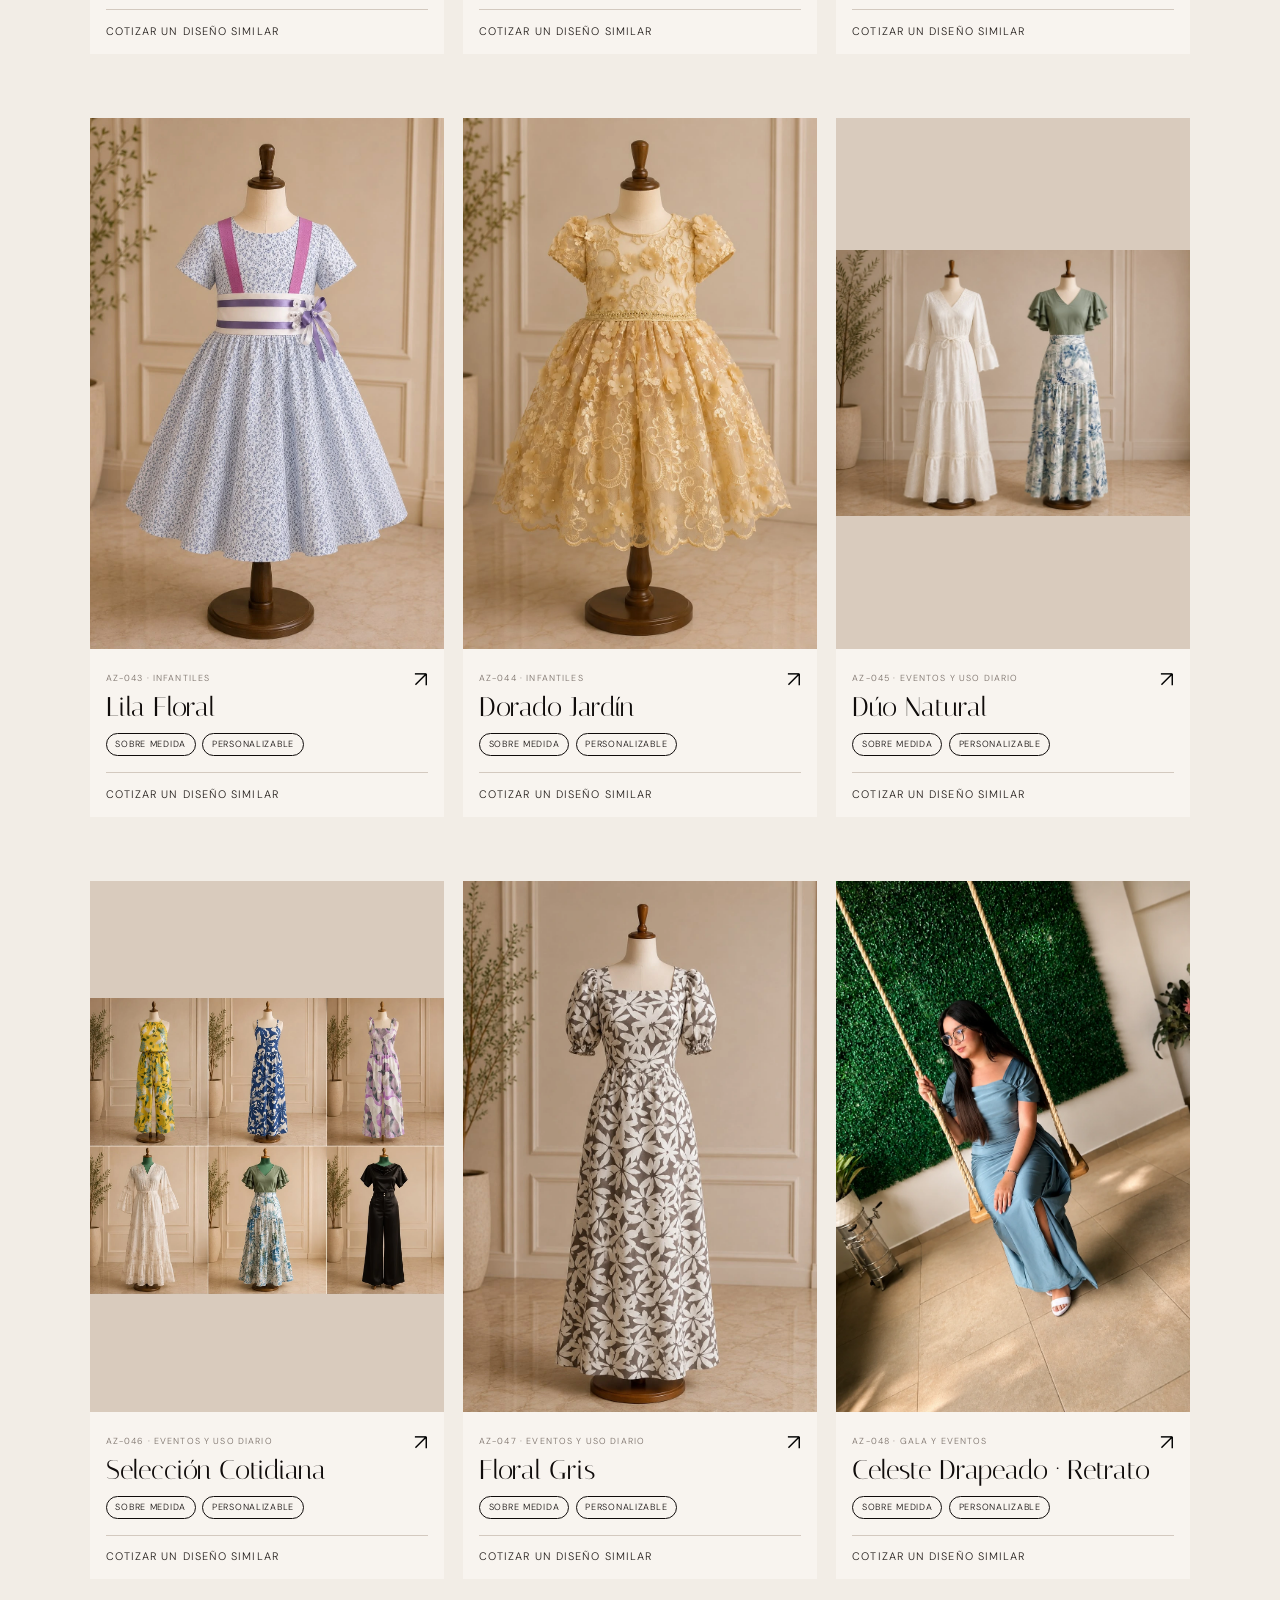
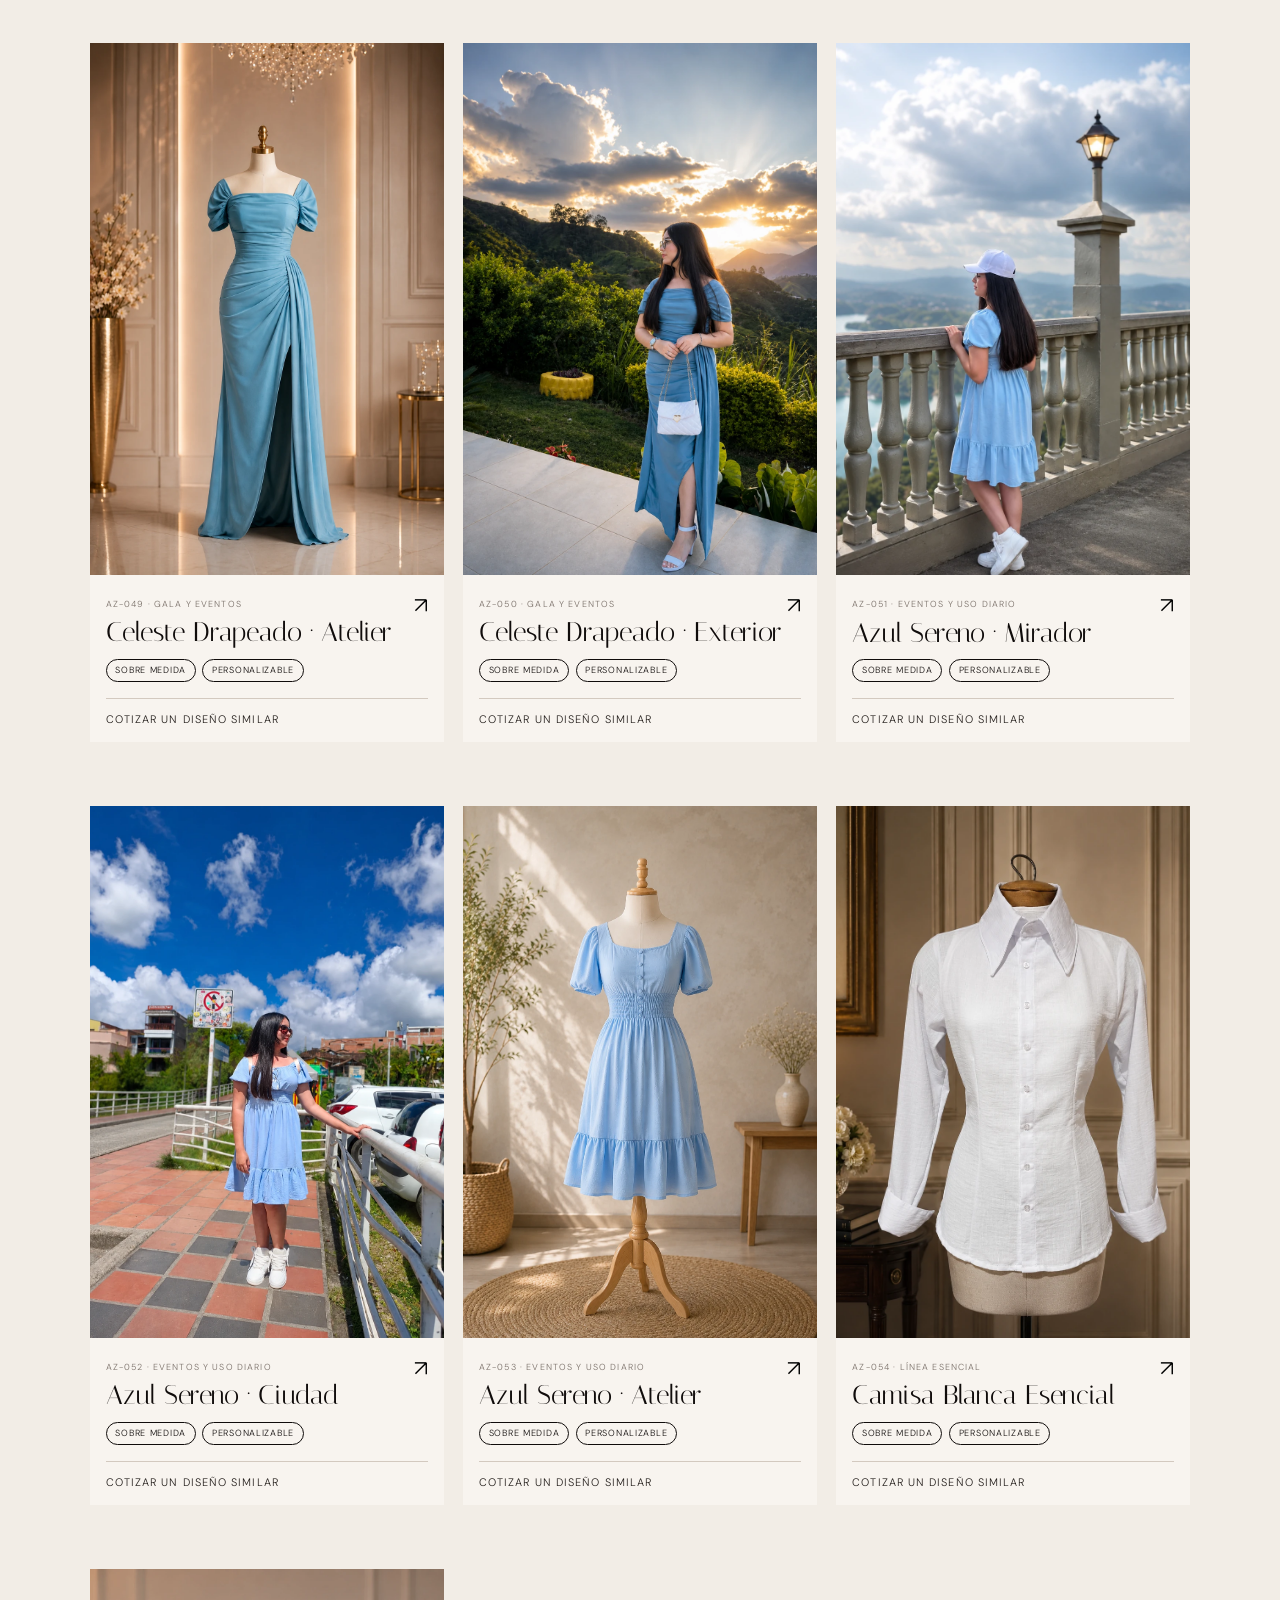
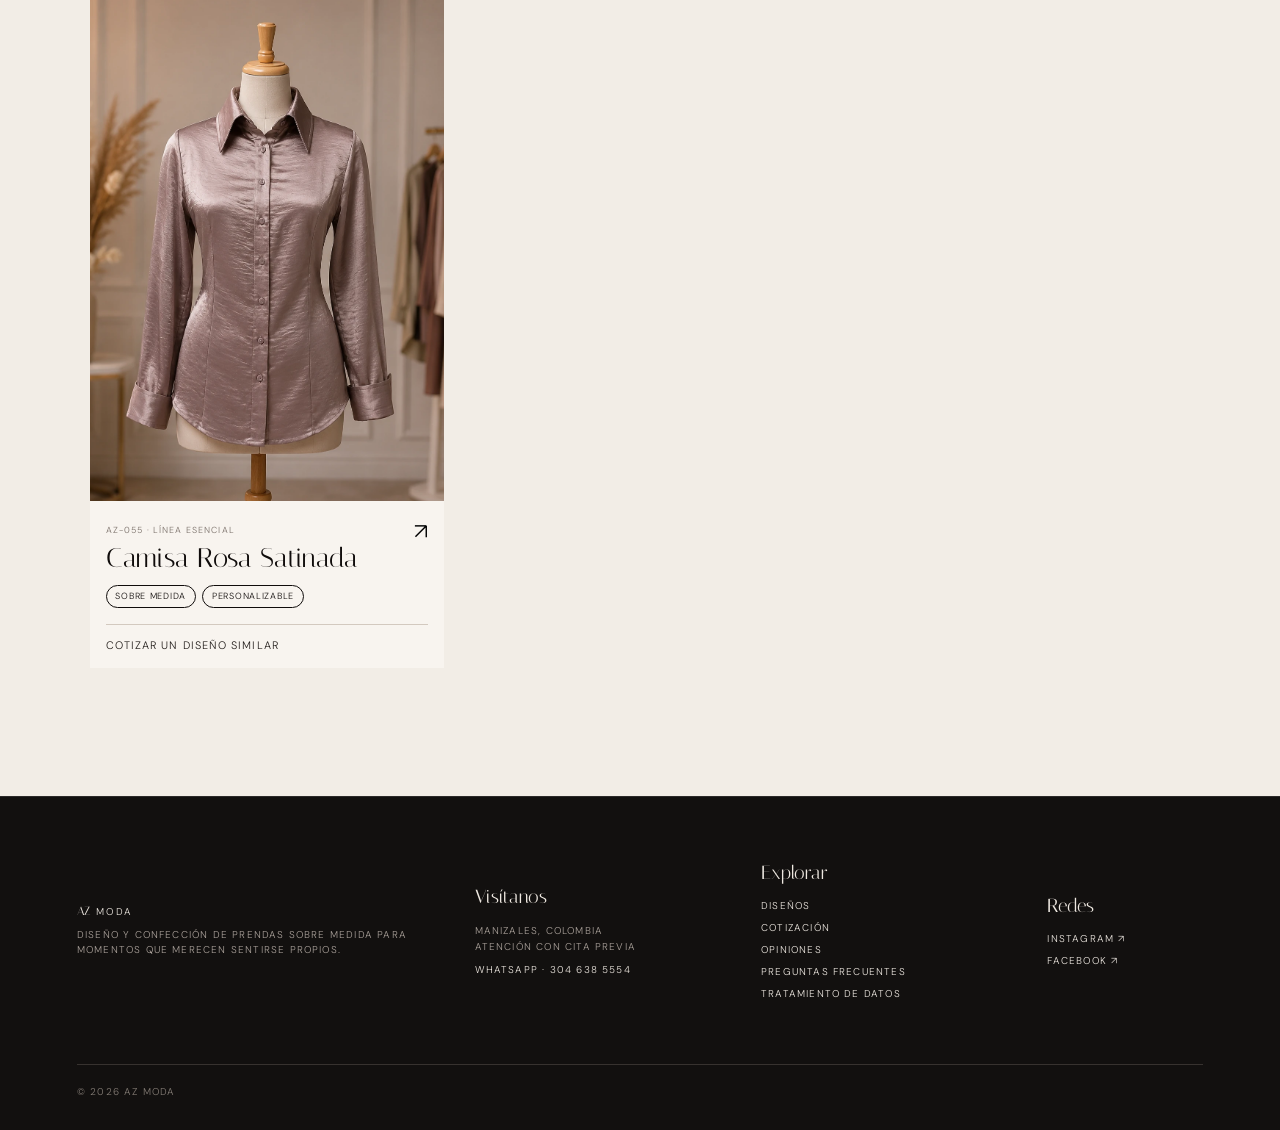
==== commit 9f92f3bd: "Mejorar experiencia de confeccion sobre medida" ====
--- a/colecciones.html
+++ b/colecciones.html
@@ -1 +1 @@
-<!doctype html><html lang="es"><head><meta charset="UTF-8"><meta name="viewport" content="width=device-width,initial-scale=1"><meta name="theme-color" content="#f2ede6"><meta name="description" content="Colecciones de vestidos AZ Moda para novias, XV años, Primera Comunión, eventos e infantiles."><link rel="icon" href="favicon.svg" type="image/svg+xml"><link rel="preconnect" href="https://fonts.googleapis.com"><link rel="preconnect" href="https://fonts.gstatic.com" crossorigin><link href="https://fonts.googleapis.com/css2?family=DM+Sans:wght@300;400;500&family=Italiana&display=swap" rel="stylesheet"><link rel="stylesheet" href="site.css"><title>Colecciones — AZ Moda</title></head><body data-page="colecciones"><a class="skip-link" href="#contenido">Ir al contenido</a><div class="ceremony-objects" aria-hidden="true"><i class="ring ring-a"></i><i class="bible"><span>AZ</span></i></div><header class="topbar light"><a class="brand" href="index.html">AZ <span>Moda</span></a><button class="nav-toggle" aria-expanded="false" aria-controls="nav">Menú</button><nav id="nav"><a href="index.html">Inicio</a><a class="active" href="colecciones.html">Colecciones</a><a href="galeria.html">Galería</a><a class="nav-contact" href="https://wa.me/573046385554?text=Hola%2C%20quiero%20m%C3%A1s%20informaci%C3%B3n%20sobre%20los%20vestidos%20de%20AZ%20Moda." target="_blank" rel="noopener">WhatsApp</a></nav></header><main id="contenido"><section class="page-head"><p class="kicker">Archivo AZ / 25 piezas</p><h1>Colecciones<br><em>para celebrar.</em></h1><p>Selecciona una categoría y descubre cada diseño con calma.</p></section><section class="catalog-section"><div class="filters" role="group" aria-label="Filtrar colección"><button class="is-active" data-filter="all">Todos</button><button data-filter="novias">Novias</button><button data-filter="quince">XV años</button><button data-filter="ceremonia">Primera Comunión</button><button data-filter="ocasion">Eventos especiales</button><button data-filter="infantiles">Infantiles</button></div><div class="catalog-grid" id="catalog"></div></section></main><footer><a class="brand" href="index.html">AZ <span>Moda</span></a><p>Manizales · Colombia</p><a href="https://wa.me/573046385554?text=Hola%2C%20quiero%20m%C3%A1s%20informaci%C3%B3n%20sobre%20los%20vestidos%20de%20AZ%20Moda." target="_blank" rel="noopener">WhatsApp · 304 638 5554</a><small>© <span id="year"></span> AZ Moda</small></footer><dialog class="viewer"><button class="viewer-close" aria-label="Cerrar">Cerrar ×</button><div class="viewer-media"><img alt=""></div><div class="viewer-info"><span class="viewer-count"></span><p class="kicker">Archivo AZ</p><h2></h2><p class="viewer-description"></p><ul class="viewer-details"></ul><div><button class="viewer-prev">← Anterior</button><button class="viewer-next">Siguiente →</button></div></div></dialog><script src="main.js"></script></body></html>
+<!doctype html><html lang="es"><head><meta charset="UTF-8"><meta name="viewport" content="width=device-width,initial-scale=1"><meta name="theme-color" content="#f2ede6"><meta name="description" content="Colecciones de vestidos AZ Moda para novias, XV años, Primera Comunión, eventos e infantiles."><link rel="icon" href="favicon.svg" type="image/svg+xml"><link rel="preconnect" href="https://fonts.googleapis.com"><link rel="preconnect" href="https://fonts.gstatic.com" crossorigin><link href="https://fonts.googleapis.com/css2?family=DM+Sans:wght@300;400;500&family=Italiana&display=swap" rel="stylesheet"><link rel="stylesheet" href="site.css"><title>Colecciones — AZ Moda</title></head><body data-page="colecciones"><a class="skip-link" href="#contenido">Ir al contenido</a><div class="ceremony-objects" aria-hidden="true"><i class="ring ring-a"></i><i class="bible"><span>AZ</span></i></div><header class="topbar light"><a class="brand" href="index.html">AZ <span>Moda</span></a><button class="nav-toggle" aria-expanded="false" aria-controls="nav">Menú</button><nav id="nav"><a href="index.html">Inicio</a><a class="active" href="colecciones.html">Colecciones</a><a href="galeria.html">Galería</a><a class="nav-contact" href="https://wa.me/573046385554?text=Hola%2C%20quiero%20m%C3%A1s%20informaci%C3%B3n%20sobre%20los%20vestidos%20de%20AZ%20Moda." target="_blank" rel="noopener">WhatsApp</a></nav></header><main id="contenido"><section class="page-head"><p class="kicker">Archivo AZ / 25 piezas</p><h1>Colecciones<br><em>para celebrar.</em></h1><p>Selecciona una categoría y descubre cada diseño con calma.</p></section><section class="catalog-section"><div class="filters" role="group" aria-label="Filtrar colección"><button class="is-active" data-filter="all">Todos</button><button data-filter="novias">Novias</button><button data-filter="quince">XV años</button><button data-filter="ceremonia">Primera Comunión</button><button data-filter="ocasion">Eventos especiales</button><button data-filter="infantiles">Infantiles</button></div><div class="catalog-grid" id="catalog"></div></section></main><footer><a class="brand" href="index.html">AZ <span>Moda</span></a><p>Manizales · Colombia</p><a href="https://wa.me/573046385554?text=Hola%2C%20quiero%20m%C3%A1s%20informaci%C3%B3n%20sobre%20los%20vestidos%20de%20AZ%20Moda." target="_blank" rel="noopener">WhatsApp · 304 638 5554</a><small>© <span id="year"></span> AZ Moda</small></footer><dialog class="viewer"><button class="viewer-close" aria-label="Cerrar">Cerrar ×</button><div class="viewer-media"><img alt=""></div><div class="viewer-info"><span class="viewer-count"></span><p class="kicker">Archivo AZ</p><h2></h2><p class="viewer-description"></p><ul class="viewer-details"></ul><div><button class="viewer-prev">← Anterior</button><button class="viewer-next">Siguiente →</button></div></div></dialog><script src="site-data.js"></script><script src="main.js"></script><script src="enhancements.js"></script></body></html>
--- a/site.css
+++ b/site.css
@@ -5,3 +5,73 @@
 @media(prefers-reduced-motion:reduce){*{scroll-behavior:auto!important;transition-duration:.01ms!important;animation:none!important}}
 html,body{overflow-x:hidden}
 @media(max-width:640px){.hero-content h1{font-size:clamp(2.8rem,14vw,3.35rem);line-height:.9}.hero-content>p:not(.eyebrow){max-width:90vw}.gallery-head h1{font-size:clamp(2.9rem,14vw,3.4rem);line-height:.93}.gallery-head>p:last-child{max-width:88vw;margin-inline:auto}}
+body[data-page=resenas]{background:var(--paper);color:var(--ink)}.reviews-hero{padding:12rem 7vw 6rem;border-bottom:1px solid #241b1725}.reviews-hero h1{font-size:clamp(4rem,8vw,8.5rem);line-height:.88;margin:1.5rem 0 2rem}.reviews-hero>p:last-child{max-width:520px;color:#6f655e;line-height:1.7}.review-layout{display:grid;grid-template-columns:1.15fr .85fr;gap:8vw;padding:7rem 7vw}.review-form-wrap h2,.review-note h2,.published-reviews h2{font:400 clamp(2.5rem,4vw,4.5rem) var(--serif)}#review-form{margin-top:3rem}.field{position:relative;margin-bottom:1.6rem}.field>label,.rating-field legend{display:block;margin-bottom:.6rem;font-size:.62rem;letter-spacing:.15em;text-transform:uppercase}.field input:not([type=file]),.field select,.field textarea{width:100%;border:0;border-bottom:1px solid #20171445;background:transparent;padding:.9rem 0;color:var(--ink);font:300 1rem var(--sans);border-radius:0}.field textarea{resize:vertical}.field>small{position:absolute;right:0;bottom:.5rem;color:#7b7068}.field input:focus,.field select:focus,.field textarea:focus{outline:0;border-color:var(--coral)}.rating-field{border:0;padding:0;margin:0 0 1.6rem}.stars{display:flex;flex-direction:row-reverse;justify-content:flex-end}.stars input{position:absolute;opacity:0}.stars label{font-size:2rem;color:#bdb2aa;cursor:pointer;padding-right:.25rem}.stars input:checked~label,.stars label:hover,.stars label:hover~label{color:var(--coral)}.stars input:focus-visible+label{outline:2px solid var(--ink)}.upload-field input{width:100%;padding:1rem;border:1px dashed #21181550;background:#fff8}.upload-field>p{font-size:.7rem;color:#756a63;margin-top:.5rem}.photo-preview{display:flex;gap:.7rem}.photo-preview img{width:90px;height:110px;object-fit:cover}.consent{display:flex;gap:.7rem;align-items:flex-start;font-size:.72rem;line-height:1.5;margin:2rem 0}.trap{position:absolute!important;left:-9999px!important}.submit-review:disabled{opacity:.55;cursor:wait}.form-status{min-height:2rem;margin-top:1rem;font-size:.78rem;line-height:1.5}.form-status.success{color:#31724b}.form-status.error{color:#a02f2f}.review-note{align-self:start;position:sticky;top:3rem;padding:4rem;background:var(--ink);color:var(--ivory);box-shadow:0 30px 80px #3b2a2020}.review-note>span{color:var(--coral)}.review-note>p,.review-note li{color:#b9aea7;line-height:1.7}.review-note ul{padding-left:1.2rem}.review-note li{margin:.8rem 0}.published-reviews{padding:7rem 7vw;background:#e8dfd4}.published-reviews header{display:flex;justify-content:space-between;align-items:end;margin-bottom:4rem}.reviews-list{display:grid;grid-template-columns:repeat(3,1fr);gap:1rem}.review-card{background:#f9f5ef}.review-photos{display:grid;grid-auto-flow:column;height:280px;overflow:hidden}.review-body{padding:2rem}.review-stars{color:var(--coral);letter-spacing:.15em}.review-body blockquote{font:1.35rem/1.5 var(--serif);margin:1.5rem 0 2rem}.review-body p{display:flex;flex-direction:column;gap:.3rem;font-size:.72rem}.review-body p span{color:#786d65;text-transform:uppercase;font-size:.56rem;letter-spacing:.13em}.reviews-empty{grid-column:1/-1;color:#71675f}
+@media(max-width:900px){.review-layout{grid-template-columns:1fr}.review-note{position:static}.reviews-list{grid-template-columns:repeat(2,1fr)}}@media(max-width:640px){.reviews-hero{padding:9rem 6vw 4rem}.reviews-hero h1{font-size:clamp(2.65rem,13vw,3.15rem);line-height:.92}.review-layout,.published-reviews{padding:5rem 6vw}.review-form-wrap h2,.review-note h2,.published-reviews h2{font-size:2.45rem}.review-note{padding:2.5rem 1.5rem}.published-reviews header{display:block}.reviews-list{grid-template-columns:1fr}.review-photos{height:250px}}
+.reviews-empty{padding:3rem;border:1px solid #1d15122b;background:#f7f1e9;grid-column:1/-1;color:#71675f}.reviews-empty h3{font:2rem var(--serif);color:var(--ink);margin-bottom:.7rem}.reviews-empty p{max-width:620px;line-height:1.6}.reviews-empty a{display:inline-block;margin-top:1rem;color:var(--coral);font-size:.65rem;letter-spacing:.12em;text-transform:uppercase}.home-reviews{background:#e8dfd4;color:var(--ink)}.home-reviews .reviews-list{margin-top:1rem}@media(max-width:640px){.reviews-empty{padding:2rem 1.3rem}.home-reviews header .line-link{margin-top:1.5rem}}
+img[src*="nuevo-duo"],img[src*="nuevo-trio"],img[src*="nuevo-collage"]{object-fit:contain;background:#d9cbbd}
+.social-links{display:flex;gap:.65rem}.social-links a{display:inline-flex;align-items:center;gap:.7rem;padding:.75rem .9rem;border:1px solid #ffffff30;transition:.3s ease}.social-links a:hover,.social-links a:focus-visible{border-color:var(--coral);background:var(--coral);color:#fff;transform:translateY(-2px)}.social-links span{font-size:.85rem}@media(max-width:900px){.social-links{flex-wrap:wrap}}@media(max-width:640px){.social-links{margin:.35rem 0}.social-links a{min-height:44px}}
+
+/* Opiniones: fotografías protagonistas y cristal editorial */
+.published-reviews{position:relative;isolation:isolate;overflow:hidden;background:radial-gradient(circle at 8% 12%,rgba(239,157,148,.22),transparent 30rem),radial-gradient(circle at 92% 78%,rgba(190,156,99,.18),transparent 34rem),linear-gradient(145deg,#eee7de 0%,#ddd2c6 52%,#eee6dc 100%)}
+.published-reviews::before,.published-reviews::after{content:"";position:absolute;z-index:-1;width:22rem;aspect-ratio:1;border:1px solid rgba(255,255,255,.55);border-radius:50%;box-shadow:inset 0 0 3rem rgba(255,255,255,.22)}
+.published-reviews::before{top:8%;left:-9rem}.published-reviews::after{right:-8rem;bottom:-7rem}
+.reviews-list{grid-template-columns:repeat(2,minmax(0,1fr));gap:2rem;max-width:1280px;margin-inline:auto}
+.review-card{position:relative;overflow:hidden;border:1px solid rgba(255,255,255,.72);border-radius:1.8rem;background:rgba(255,255,255,.38);box-shadow:0 1.6rem 4rem rgba(50,35,25,.14),inset 0 1px 0 rgba(255,255,255,.86);-webkit-backdrop-filter:blur(20px) saturate(1.15);backdrop-filter:blur(20px) saturate(1.15);transition:transform .45s cubic-bezier(.2,.7,.2,1),box-shadow .45s cubic-bezier(.2,.7,.2,1),border-color .45s}
+.review-card::after{content:"";position:absolute;inset:0;pointer-events:none;border-radius:inherit;background:linear-gradient(135deg,rgba(255,255,255,.32),transparent 32%,transparent 72%,rgba(255,255,255,.16))}
+.review-card:hover{transform:translateY(-7px);border-color:rgba(255,255,255,.95);box-shadow:0 2rem 5rem rgba(50,35,25,.2),inset 0 1px 0 #fff}
+.review-photos{position:relative;z-index:1;display:grid;grid-auto-flow:column;grid-auto-columns:100%;width:100%;height:auto;aspect-ratio:4/5;overflow-x:auto;overflow-y:hidden;scroll-snap-type:x mandatory;overscroll-behavior-inline:contain;scrollbar-width:thin;scrollbar-color:rgba(42,31,25,.42) transparent;background:linear-gradient(145deg,rgba(255,255,255,.65),rgba(207,195,182,.58))}
+.review-photos img{width:100%;height:100%;object-fit:contain;scroll-snap-align:center;background:linear-gradient(145deg,rgba(255,255,255,.55),rgba(207,195,182,.48))}
+.review-photos::-webkit-scrollbar{height:.35rem}.review-photos::-webkit-scrollbar-thumb{border-radius:1rem;background:rgba(42,31,25,.42)}
+.review-body{position:relative;z-index:2;padding:1.75rem 2rem 2rem;border-top:1px solid rgba(255,255,255,.58);background:rgba(255,255,255,.28)}
+.review-stars{color:#9d675b;text-shadow:0 1px 0 rgba(255,255,255,.7)}
+.review-body .review-comment{margin:1.25rem 0 .75rem;color:#241d19}.review-comment span{display:-webkit-box;overflow:hidden;-webkit-box-orient:vertical;-webkit-line-clamp:3}.review-card.is-expanded .review-comment span{display:block;overflow:visible}
+.review-more{display:inline-flex;align-items:center;gap:.5rem;margin:0 0 1.5rem;padding:.2rem 0;border:0;border-bottom:1px solid rgba(42,31,25,.34);color:#2a211c;background:transparent;font:600 .72rem/1 var(--sans);letter-spacing:.14em;text-transform:uppercase;cursor:pointer}.review-more span{font-size:1rem}.review-more:hover,.review-more:focus-visible{color:#945c51;border-color:currentColor}
+.review-body p{padding-top:1.15rem;border-top:1px solid rgba(42,31,25,.12)}.review-card.no-photo .review-body{min-height:22rem;display:flex;flex-direction:column;justify-content:center;padding:3rem}
+@media(max-width:900px){.reviews-list{grid-template-columns:repeat(2,minmax(0,1fr));gap:1.25rem}}
+@media(max-width:640px){.reviews-list{grid-template-columns:1fr}.review-card{border-radius:1.35rem}.review-photos{height:auto;aspect-ratio:4/5}.review-body{padding:1.5rem}}
+@media(prefers-reduced-motion:reduce){.review-card{transition:none}.review-card:hover{transform:none}}
+/* Actualización de experiencia sobre medida */
+.sr-only{position:absolute;width:1px;height:1px;padding:0;margin:-1px;overflow:hidden;clip:rect(0,0,0,0);white-space:nowrap;border:0}
+.section-pad{padding:clamp(5rem,9vw,9rem) clamp(1.25rem,6vw,7rem)}
+.section-intro,.section-heading{max-width:760px}.section-intro.compact{max-width:820px}
+.section-heading{margin-bottom:clamp(2.5rem,5vw,5rem)}
+.section-heading h2,.section-intro h2,.quote-aside h2{font-family:Italiana,serif;font-weight:400;font-size:clamp(2.5rem,5vw,5.5rem);line-height:.95;margin:.55rem 0 1.2rem}
+.section-heading>p:last-child,.section-intro>p:last-child{max-width:650px;color:#615c57;line-height:1.75}
+.eyebrow{font-size:.68rem;letter-spacing:.2em;text-transform:uppercase;font-weight:500}
+.center{text-align:center;margin-top:3rem}
+.button{display:inline-flex;align-items:center;justify-content:center;min-height:48px;padding:.85rem 1.35rem;border:1px solid transparent;text-decoration:none;font-size:.76rem;letter-spacing:.08em;text-transform:uppercase;cursor:pointer}
+.button-dark{background:#151211;color:#fff}.button-light{background:#f7f3ed;color:#171311}.button-outline-light{border-color:rgba(255,255,255,.65);color:#fff;background:rgba(20,15,13,.16);backdrop-filter:blur(10px)}
+.hero-home{position:relative;min-height:100svh;color:#fff;display:grid;align-items:end;overflow:hidden}
+.hero-media,.hero-shade{position:absolute;inset:0;width:100%;height:100%}.hero-media{object-fit:cover;object-position:center}
+.hero-shade{background:linear-gradient(90deg,rgba(12,8,7,.7) 0%,rgba(12,8,7,.35) 42%,rgba(12,8,7,.06) 72%),linear-gradient(0deg,rgba(12,8,7,.6),transparent 55%)}
+.hero-copy{position:relative;z-index:1;width:min(820px,90vw);padding:9rem clamp(1.25rem,7vw,8rem) clamp(5rem,10vh,8rem)}
+.hero-copy h1{font-family:Italiana,serif;font-weight:400;font-size:clamp(3.2rem,7vw,7.6rem);line-height:.9;margin:.75rem 0 1.4rem;text-wrap:balance}
+.hero-copy>p:not(.eyebrow){font-size:clamp(1rem,1.4vw,1.2rem);line-height:1.7;max-width:610px}
+.hero-actions{display:flex;gap:.75rem;flex-wrap:wrap;margin-top:2rem}
+.scroll-cue{position:absolute;z-index:2;right:clamp(1.25rem,4vw,4rem);bottom:2.5rem;color:#fff;text-decoration:none;font-size:.65rem;letter-spacing:.18em;text-transform:uppercase;display:flex;align-items:center;gap:.7rem}.scroll-cue span{display:block;width:45px;height:1px;background:currentColor}
+.site-header{position:absolute;z-index:50;top:0;left:0;right:0;display:flex;justify-content:space-between;align-items:center;padding:1.25rem clamp(1.25rem,4vw,4.5rem);color:#fff;border-bottom:1px solid rgba(255,255,255,.18)}
+.site-header.solid{position:relative;background:#f2ede6;color:#191513;border-color:#d8d0c7}.site-header .brand{color:inherit}
+.main-nav{display:flex;align-items:center;gap:clamp(1rem,2vw,2.25rem)}.main-nav a{color:inherit;text-decoration:none;font-size:.72rem;letter-spacing:.08em;text-transform:uppercase}.main-nav a[aria-current=page]{border-bottom:1px solid currentColor}
+.menu-toggle{display:none;background:none;border:0;color:inherit;padding:.5rem}.menu-toggle>span:not(.sr-only){display:block;width:24px;height:1px;background:currentColor;margin:5px}
+.tailored{background:#f2ede6}.tailored-points{display:grid;grid-template-columns:repeat(4,1fr);border-top:1px solid #cfc6bd;margin-top:3rem}.tailored-points span{padding:1.5rem 1rem 1rem 0;border-right:1px solid #cfc6bd;font-family:Italiana,serif;font-size:clamp(1.2rem,2vw,1.7rem)}.tailored-points span:not(:first-child){padding-left:1rem}
+.category-preview{background:#fbf8f3}.home-category-grid{display:grid;grid-template-columns:repeat(4,1fr);gap:1rem}.category-card{position:relative;aspect-ratio:3/4;overflow:hidden;color:#fff}.category-card img{width:100%;height:100%;object-fit:cover;transition:transform .7s ease}.category-card:after{content:"";position:absolute;inset:35% 0 0;background:linear-gradient(transparent,rgba(12,8,7,.76))}.category-card>span{position:absolute;z-index:1;left:1.25rem;right:1.25rem;bottom:1.25rem;font-family:Italiana,serif;font-size:clamp(1.6rem,2.5vw,2.5rem)}.category-card small{display:block;font-family:"DM Sans",sans-serif;font-size:.6rem;text-transform:uppercase;letter-spacing:.15em;margin-bottom:.4rem}.category-card:hover img{transform:scale(1.035)}
+.process{background:#151312;color:#f5f1eb}.process .section-heading>p:last-child{color:#bcb4ad}.process-list{list-style:none;padding:0;margin:0;display:grid;grid-template-columns:repeat(5,1fr);border-top:1px solid #413c38;border-bottom:1px solid #413c38}.process-list li{padding:2rem 1.2rem 2.5rem;border-right:1px solid #413c38}.process-list li:last-child{border:0}.process-list span{color:#d88a7c;font-size:.65rem}.process-list h3{font-family:Italiana,serif;font-size:1.55rem;font-weight:400;line-height:1.1;margin:2rem 0 1rem}.process-list p{color:#bcb4ad;line-height:1.65;font-size:.88rem}
+.workshop{background:#eee7df}.workshop-list{display:grid;gap:clamp(3rem,7vw,7rem)}.workshop-card{display:grid;grid-template-columns:minmax(0,1.65fr) minmax(280px,.7fr);gap:clamp(2rem,5vw,5rem);align-items:center}.workshop-card:nth-child(even){grid-template-columns:minmax(280px,.7fr) minmax(0,1.65fr)}.workshop-card:nth-child(even) .workshop-images{order:2}.workshop-images{display:grid;grid-auto-flow:column;grid-auto-columns:76%;gap:1rem;overflow-x:auto;scroll-snap-type:x mandatory;scrollbar-width:thin}.workshop-images img{width:100%;aspect-ratio:3/4;object-fit:cover;scroll-snap-align:start}.workshop-copy h3{font-family:Italiana,serif;font-size:clamp(2.5rem,4vw,4.5rem);font-weight:400;margin:.5rem 0 1rem}.workshop-copy p{color:#615b56;line-height:1.7}.workshop-copy dl{border-top:1px solid #c9beb4;padding-top:1.25rem;margin:1.5rem 0}.workshop-copy dt{font-size:.65rem;text-transform:uppercase;letter-spacing:.14em}.workshop-copy dd{margin:.5rem 0 0}.design-tags{display:flex;gap:.4rem;flex-wrap:wrap}.design-tags span{border:1px solid currentColor;border-radius:999px;padding:.28rem .55rem;font-size:.56rem;letter-spacing:.08em;text-transform:uppercase}.empty-note{font-size:.88rem;color:#6b645f}
+.faq{background:#faf7f2}.faq-list{border-top:1px solid #cfc6bd}.faq-item{border-bottom:1px solid #cfc6bd}.faq-item summary{list-style:none;cursor:pointer;display:grid;grid-template-columns:40px 1fr 30px;align-items:center;gap:1rem;padding:1.5rem 0;font-family:Italiana,serif;font-size:clamp(1.25rem,2vw,1.8rem)}.faq-item summary::-webkit-details-marker{display:none}.faq-item summary span{font-family:"DM Sans",sans-serif;font-size:.62rem;color:#a76459}.faq-item summary i{font-family:"DM Sans",sans-serif;font-style:normal;text-align:center;transition:transform .25s}.faq-item[open] summary i{transform:rotate(45deg)}.faq-item p{max-width:720px;margin:0 0 1.8rem 56px;color:#625c56;line-height:1.75}
+.closing-cta{background:#761d27;color:#fff;text-align:center;padding:clamp(5rem,10vw,10rem) 1.25rem}.closing-cta h2{font-family:Italiana,serif;font-size:clamp(3rem,7vw,7rem);font-weight:400;line-height:.95;margin:.6rem auto 1.2rem;max-width:1050px}.closing-cta>p:not(.eyebrow){max-width:580px;margin:auto;line-height:1.7}.closing-cta .hero-actions{justify-content:center}
+.inner-main{background:#f2ede6;min-height:100vh}.page-lead{padding:clamp(5rem,9vw,9rem) clamp(1.25rem,7vw,8rem) 3rem}.page-lead h1{font-family:Italiana,serif;font-size:clamp(3.4rem,7vw,7rem);font-weight:400;line-height:.92;margin:.5rem 0 1.2rem}.page-lead>p:last-child{max-width:680px;line-height:1.7;color:#605a55}
+.quote-layout{padding-top:2rem;display:grid;grid-template-columns:minmax(260px,.65fr) minmax(0,1.35fr);gap:clamp(2.5rem,7vw,8rem);align-items:start}.quote-aside{position:sticky;top:2rem}.quote-aside ul{padding-left:1.1rem;line-height:1.8;color:#615b56}.quote-form{background:#fbf8f3;padding:clamp(1.25rem,4vw,3.5rem);border:1px solid #d8cec4}.form-grid{display:grid;grid-template-columns:1fr 1fr;gap:1.2rem}.quote-form label{display:grid;gap:.5rem;font-size:.7rem;text-transform:uppercase;letter-spacing:.09em}.quote-form input,.quote-form select,.quote-form textarea{width:100%;box-sizing:border-box;border:1px solid #cfc5bb;background:#fff;padding:.85rem;font:inherit;color:#1b1715;border-radius:0;min-height:48px}.quote-form textarea{resize:vertical}.quote-form .full{grid-column:1/-1}.field-note{font-size:.72rem;letter-spacing:0;text-transform:none;color:#6b645f}.quote-form .consent{display:flex;grid-template-columns:auto 1fr;align-items:start;margin:1.5rem 0;line-height:1.5;text-transform:none;letter-spacing:0}.quote-form .consent input{width:18px;height:18px;min-height:auto}.selected-design{border-left:3px solid #a76459;padding:.8rem 1rem;margin-bottom:1.5rem;background:#f2e9e2}.selected-design span{display:block;font-size:.62rem;text-transform:uppercase;letter-spacing:.1em}.form-status{min-height:1.5em;color:#6e292f;font-size:.85rem}
+.design-card{display:flex!important;flex-direction:column;background:#f8f4ef;text-align:left}.catalog-open,.icon-open{border:0;background:none;padding:0;cursor:pointer}.catalog-open .image{display:block}.design-card .meta{padding:1rem;align-items:flex-start}.design-card .meta h2{margin:.3rem 0 .65rem}.icon-open{font-size:1.4rem}.card-quote{margin:auto 1rem 1rem;padding-top:.85rem;border-top:1px solid #d3c9bf;color:#231e1b;text-decoration:none;font-size:.68rem;text-transform:uppercase;letter-spacing:.1em}.viewer-custom{border-top:1px solid #d3c9bf;margin-top:1rem;padding-top:1rem}.viewer-custom h3{font-family:Italiana,serif;font-weight:400;font-size:1.25rem;margin:1.2rem 0 .4rem}.viewer-custom>small{display:block;color:#77706a;line-height:1.5;margin-bottom:1rem}.viewer-quote{margin-top:.5rem}
+.wa-float{position:fixed;z-index:90;right:1.2rem;bottom:1.2rem;background:#1d6e4c;color:#fff;text-decoration:none;display:flex;align-items:center;gap:.6rem;padding:.8rem 1rem;border-radius:999px;box-shadow:0 10px 30px rgba(0,0,0,.2);font-size:.72rem}.wa-float span{font-size:1rem}
+.site-footer{background:#12100f;color:#eee8e1;display:grid;grid-template-columns:1.5fr 1fr 1fr .7fr;gap:clamp(2rem,5vw,5rem);padding:4rem clamp(1.25rem,6vw,7rem) 2rem}.site-footer>div{display:flex;flex-direction:column;align-items:flex-start;gap:.55rem}.site-footer h2{font:400 1.2rem Italiana,serif;margin:0 0 .4rem}.site-footer p{color:#aaa19a;line-height:1.6;margin:0}.site-footer a{color:inherit;text-decoration:none;font-size:.78rem}.site-footer small{grid-column:1/-1;border-top:1px solid #37322f;padding-top:1.25rem;color:#867e77}
+.reveal{opacity:0;transform:translateY(20px);transition:opacity .7s ease,transform .7s ease}.reveal.is-visible{opacity:1;transform:none}
+@media(max-width:900px){
+  .site-header{position:absolute}.site-header.solid{position:relative}.menu-toggle{display:block}.main-nav{position:absolute;top:100%;left:0;right:0;background:#171412;color:#fff;display:none;flex-direction:column;align-items:stretch;padding:1rem 1.25rem}.main-nav.is-open{display:flex}.main-nav a{padding:.8rem 0}
+  .home-category-grid{grid-template-columns:1fr 1fr}.process-list{grid-template-columns:1fr 1fr}.process-list li:last-child{grid-column:1/-1}.workshop-card,.workshop-card:nth-child(even){grid-template-columns:1fr}.workshop-card:nth-child(even) .workshop-images{order:0}.quote-layout{grid-template-columns:1fr}.quote-aside{position:static}.site-footer{grid-template-columns:1fr 1fr}
+}
+@media(max-width:600px){
+  .section-pad{padding:4.25rem 1.15rem}.hero-copy{padding:8rem 1.15rem 5.5rem}.hero-copy h1{font-size:clamp(2.8rem,14vw,4.4rem)}.hero-shade{background:linear-gradient(0deg,rgba(12,8,7,.78),rgba(12,8,7,.1) 76%)}
+  .hero-actions{display:grid}.hero-actions .button{width:100%;box-sizing:border-box}.scroll-cue{display:none}.tailored-points{grid-template-columns:1fr 1fr}.tailored-points span:nth-child(2){border-right:0}.tailored-points span:nth-child(n+3){border-top:1px solid #cfc6bd}.home-category-grid{grid-template-columns:1fr}.category-card{aspect-ratio:4/5}.process-list{grid-template-columns:1fr}.process-list li,.process-list li:last-child{grid-column:auto;border-right:0;border-bottom:1px solid #413c38}.process-list li:last-child{border-bottom:0}.process-list h3{margin-top:1rem}.workshop-images{grid-auto-columns:88%}.faq-item summary{grid-template-columns:28px 1fr 24px;gap:.55rem}.faq-item p{margin-left:34px}.form-grid{grid-template-columns:1fr}.quote-form .full{grid-column:auto}.site-footer{grid-template-columns:1fr;padding-bottom:6rem}.site-footer small{grid-column:auto}.wa-float{right:.75rem;bottom:.75rem}.wa-float b{display:none}.wa-float{width:48px;height:48px;padding:0;justify-content:center}.viewer{max-height:94svh}.viewer-info{overflow-y:auto}.catalog-grid{gap:1rem}.design-card .meta{display:flex}
+}
+@media(prefers-reduced-motion:reduce){*,*:before,*:after{scroll-behavior:auto!important;animation:none!important;transition:none!important}.reveal{opacity:1;transform:none}}
+.review-body time{display:block;margin-top:.3rem;font-size:.68rem;color:#766f69}.review-response{margin-top:1.25rem;padding:1rem;border-left:2px solid var(--coral);background:rgba(255,255,255,.36)}.review-response>strong{font-size:.62rem;letter-spacing:.12em;text-transform:uppercase}.review-response p{margin:.45rem 0 0!important;line-height:1.55}.reviews-empty.compact{max-width:620px;margin:1.5rem auto;text-align:center;padding:1rem!important;background:none!important;border:0!important}
